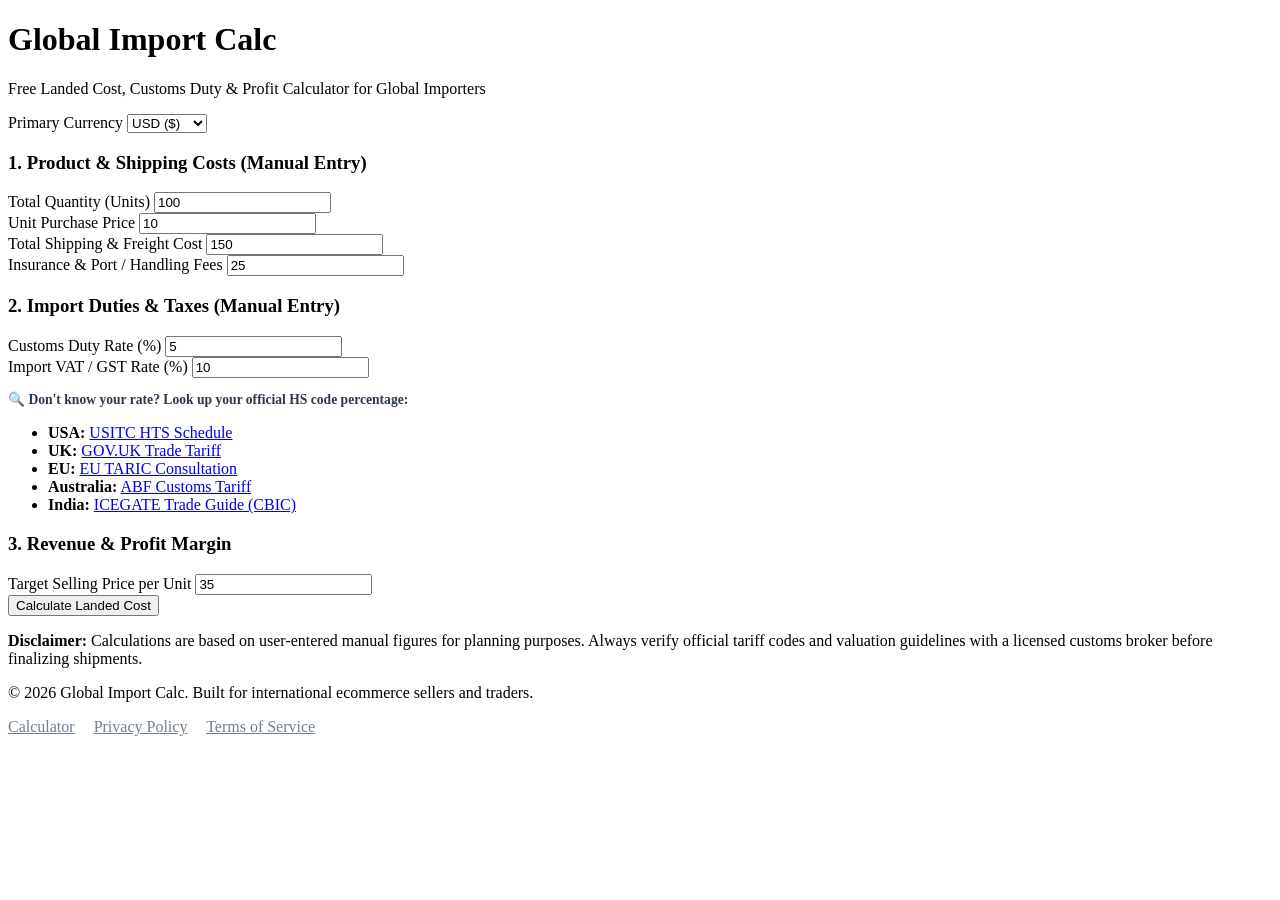
==== index.html @ 8cbff81c "Create index.html" ====
<!DOCTYPE html>
<html lang="en">
<head>
  <meta charset="UTF-8">
  <meta name="viewport" content="width=device-width, initial-scale=1.0">
  <title>Global Import Calc | Free Landed Cost, Duty & Profit Calculator</title>
  <meta name="description" content="Calculate total landed cost, customs duties, import VAT/GST, freight fees, and profit margins globally. Free tool for ecommerce sellers and importers.">
  <link rel="stylesheet" href="styles.css">
  <script src="https://identity.netlify.com/v1/netlify-identity-widget.js"></script>
</head>
<body>
  <header>
    <div class="container">
      <h1>Global Import Calc</h1>
      <p>Free Landed Cost, Customs Duty & Profit Calculator for Global Importers</p>
    </div>
  </header>

  <main class="container">
    <div class="calculator-card">
      <form id="calc-form">
        <div class="form-group">
          <label for="currency">Primary Currency</label>
          <select id="currency">
            <option value="$">USD ($)</option>
            <option value="€">EUR (€)</option>
            <option value="£">GBP (£)</option>
            <option value="₹">INR (₹)</option>
            <option value="A$">AUD (A$)</option>
            <option value="C$">CAD (C$)</option>
            <option value="¥">JPY (¥)</option>
          </select>
        </div>

        <h3>1. Product & Shipping Costs (Manual Entry)</h3>
        <div class="grid">
          <div class="form-group">
            <label for="units">Total Quantity (Units)</label>
            <input type="number" id="units" value="100" min="1" required>
          </div>
          <div class="form-group">
            <label for="unitCost">Unit Purchase Price</label>
            <input type="number" id="unitCost" value="10" step="0.01" min="0" required>
          </div>
          <div class="form-group">
            <label for="shippingCost">Total Shipping & Freight Cost</label>
            <input type="number" id="shippingCost" value="150" step="0.01" min="0">
          </div>
          <div class="form-group">
            <label for="insuranceCost">Insurance & Port / Handling Fees</label>
            <input type="number" id="insuranceCost" value="25" step="0.01" min="0">
          </div>
        </div>

        <h3>2. Import Duties & Taxes (Manual Entry)</h3>
        <div class="grid">
          <div class="form-group">
            <label for="dutyRate">Customs Duty Rate (%)</label>
            <input type="number" id="dutyRate" value="5" step="0.1" min="0">
          </div>
          <div class="form-group">
            <label for="vatRate">Import VAT / GST Rate (%)</label>
            <input type="number" id="vatRate" value="10" step="0.1" min="0">
          </div>
        </div>

        <div class="government-links">
          <p style="font-weight: 600; font-size: 0.85rem; color: #2d3748; margin-bottom: 5px;">
            🔍 Don't know your rate? Look up your official HS code percentage:
          </p>
          <ul>
            <li><b>USA:</b> <a href="https://hts.usitc.gov/" target="_blank" rel="noopener">USITC HTS Schedule</a></li>
            <li><b>UK:</b> <a href="https://www.gov.uk/trade-tariff" target="_blank" rel="noopener">GOV.UK Trade Tariff</a></li>
            <li><b>EU:</b> <a href="https://ec.europa.eu/taxation_customs/dds2/taric/taric_consultation.jsf" target="_blank" rel="noopener">EU TARIC Consultation</a></li>
            <li><b>Australia:</b> <a href="https://www.abf.gov.au/importing-exporting-and-stripport/ics" target="_blank" rel="noopener">ABF Customs Tariff</a></li>
            <li><b>India:</b> <a href="https://www.icegate.gov.in/Webappl/Trade-Guide-on-Imports" target="_blank" rel="noopener">ICEGATE Trade Guide (CBIC)</a></li>
          </ul>
        </div>

        <h3>3. Revenue & Profit Margin</h3>
        <div class="grid">
          <div class="form-group">
            <label for="sellingPrice">Target Selling Price per Unit</label>
            <input type="number" id="sellingPrice" value="35" step="0.01" min="0">
          </div>
        </div>

        <button type="button" onclick="calculateLandedCost()">Calculate Landed Cost</button>
      </form>

      <div id="results" class="results-box" style="display:none;">
        <h2>Calculation Summary</h2>
        <div class="results-grid">
          <div class="result-item">
            <span>Total Product Cost:</span>
            <strong id="res-productCost">0.00</strong>
          </div>
          <div class="result-item">
            <span>Customs Duty Amount:</span>
            <strong id="res-duty">0.00</strong>
          </div>
          <div class="result-item">
            <span>Import VAT / GST:</span>
            <strong id="res-vat">0.00</strong>
          </div>
          <div class="result-item highlight">
            <span>Total Landed Cost:</span>
            <strong id="res-landedTotal">0.00</strong>
          </div>
          <div class="result-item highlight">
            <span>Landed Cost per Unit:</span>
            <strong id="res-unitLanded">0.00</strong>
          </div>
          <div class="result-item profit">
            <span>Estimated Total Profit:</span>
            <strong id="res-profit">0.00</strong>
          </div>
          <div class="result-item profit">
            <span>Profit Margin:</span>
            <strong id="res-margin">0.00%</strong>
          </div>
        </div>

        <div id="affiliate-box" class="affiliate-card" style="margin-top: 20px;"></div>
      </div>

      <p class="disclaimer">
        <b>Disclaimer:</b> Calculations are based on user-entered manual figures for planning purposes. Always verify official tariff codes and valuation guidelines with a licensed customs broker before finalizing shipments.
      </p>
    </div>
  </main>

  <footer>
    <div class="container">
      <p>&copy; 2026 Global Import Calc. Built for international ecommerce sellers and traders.</p>
      <p style="margin-top: 8px;">
        <a href="index.html" style="color: #718096; margin-right: 15px;">Calculator</a>
        <a href="privacy.html" style="color: #718096; margin-right: 15px;">Privacy Policy</a>
        <a href="terms.html" style="color: #718096;">Terms of Service</a>
      </p>
    </div>
  </footer>

  <script src="app.js"></script>
</body>
  </html>
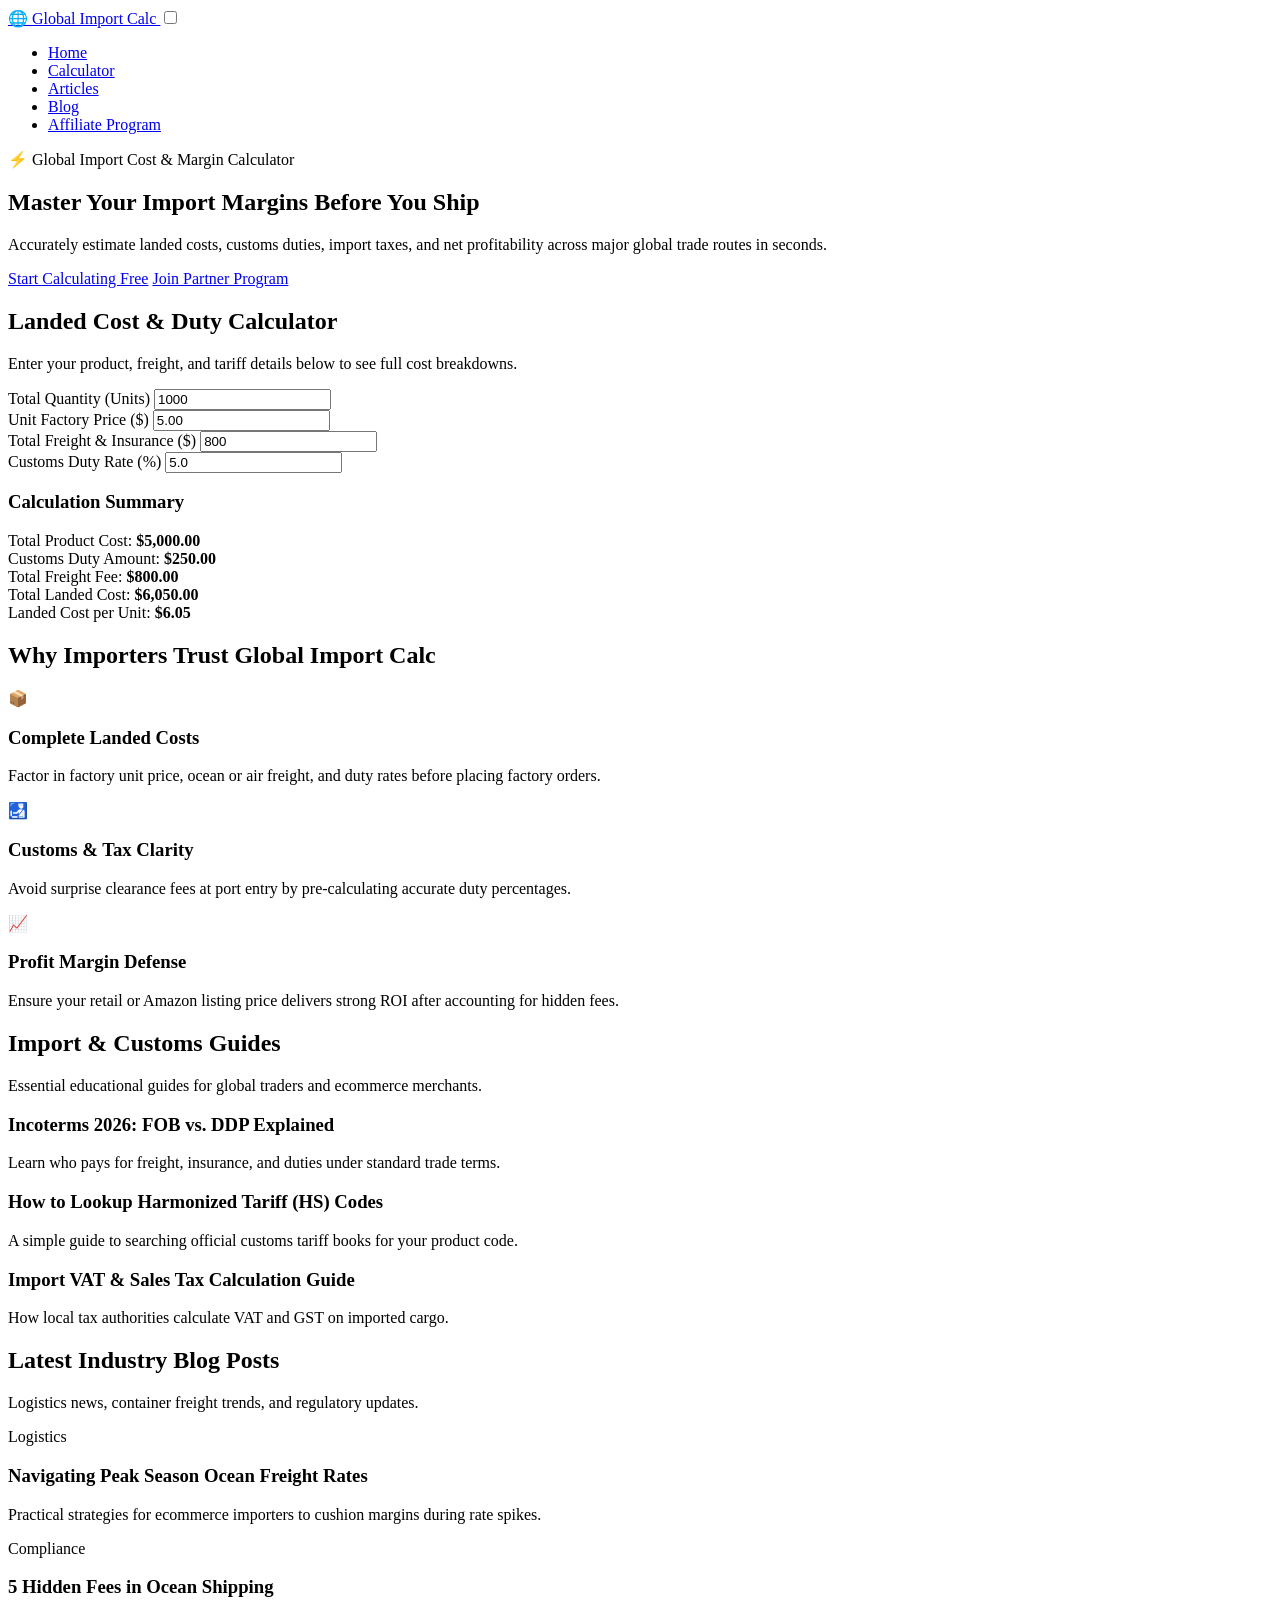
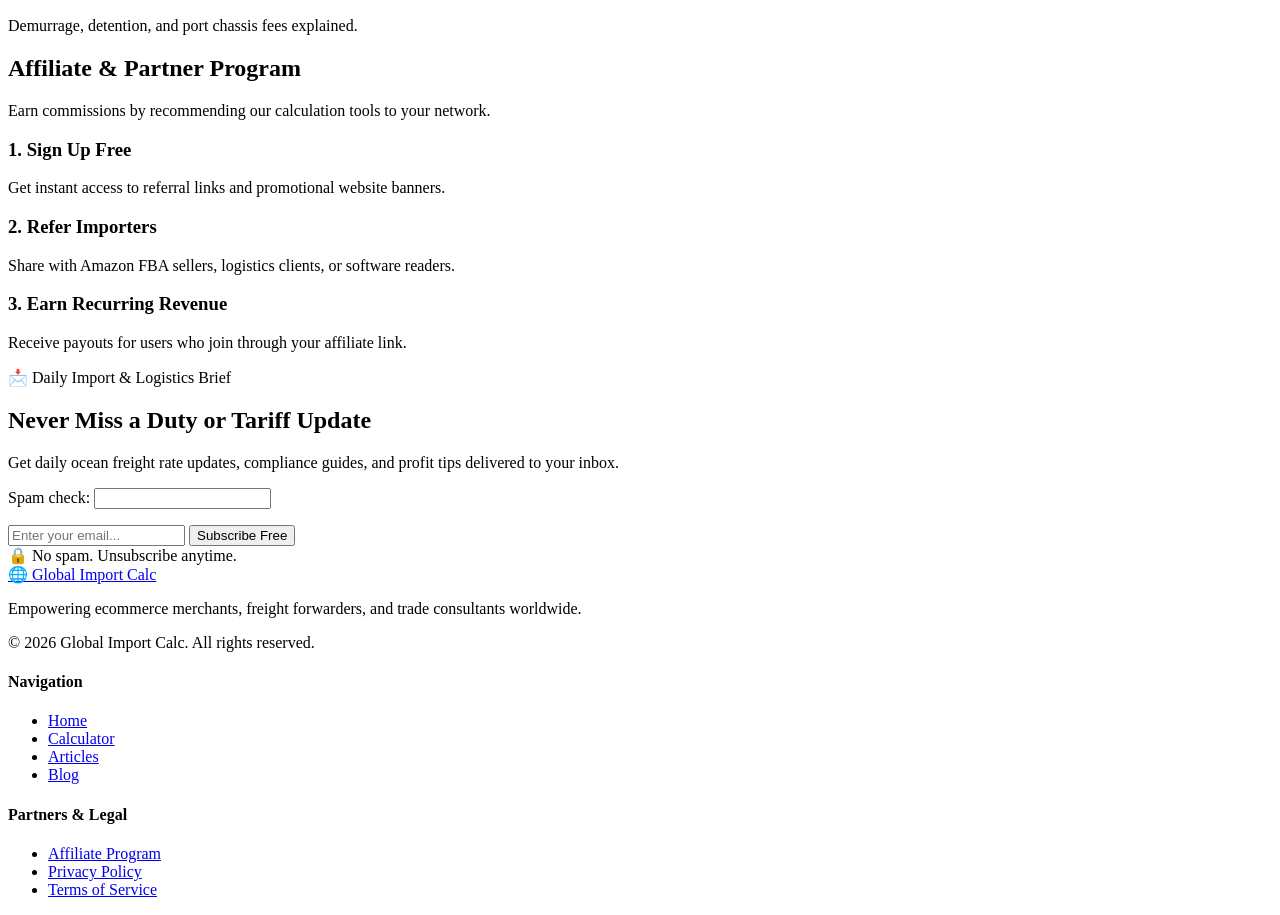
==== commit a9e5584a: "Update index.html" ====
--- a/index.html
+++ b/index.html
@@ -3,145 +3,290 @@
 <head>
   <meta charset="UTF-8">
   <meta name="viewport" content="width=device-width, initial-scale=1.0">
-  <title>Global Import Calc | Free Landed Cost, Duty & Profit Calculator</title>
-  <meta name="description" content="Calculate total landed cost, customs duties, import VAT/GST, freight fees, and profit margins globally. Free tool for ecommerce sellers and importers.">
-  <link rel="stylesheet" href="styles.css">
+  <title>Global Import Calc | Free Landed Cost & Customs Duty Calculator</title>
+  <meta name="description" content="Calculate international landed costs, customs duties, import VAT/GST, and net profit margins instantly.">
+  <link rel="stylesheet" href="style.css">
+  <link rel="alternate" type="application/rss+xml" title="Global Import Calc Blog RSS Feed" href="/feed.xml" />
+  <!-- Netlify Identity Widget for Blog Portal Login -->
   <script src="https://identity.netlify.com/v1/netlify-identity-widget.js"></script>
 </head>
 <body>
-  <header>
-    <div class="container">
-      <h1>Global Import Calc</h1>
-      <p>Free Landed Cost, Customs Duty & Profit Calculator for Global Importers</p>
+
+  <!-- 1. Top Navigation Bar -->
+  <header class="site-header">
+    <div class="nav-container">
+      <a href="/" class="brand-logo">
+        <span class="logo-icon">🌐</span> Global Import Calc
+      </a>
+
+      <input type="checkbox" id="nav-toggle" class="nav-toggle">
+      <label for="nav-toggle" class="nav-toggle-label" aria-label="Toggle navigation">
+        <span></span><span></span><span></span>
+      </label>
+
+      <nav class="main-nav">
+        <ul class="nav-list">
+          <li><a href="/" class="nav-link active">Home</a></li>
+          <li><a href="#calculator" class="nav-link">Calculator</a></li>
+          <li><a href="#articles" class="nav-link">Articles</a></li>
+          <li><a href="#blog" class="nav-link">Blog</a></li>
+          <li><a href="#affiliate" class="nav-link highlight-btn">Affiliate Program</a></li>
+        </ul>
+      </nav>
     </div>
   </header>
 
-  <main class="container">
-    <div class="calculator-card">
-      <form id="calc-form">
-        <div class="form-group">
-          <label for="currency">Primary Currency</label>
-          <select id="currency">
-            <option value="$">USD ($)</option>
-            <option value="€">EUR (€)</option>
-            <option value="£">GBP (£)</option>
-            <option value="₹">INR (₹)</option>
-            <option value="A$">AUD (A$)</option>
-            <option value="C$">CAD (C$)</option>
-            <option value="¥">JPY (¥)</option>
-          </select>
-        </div>
-
-        <h3>1. Product & Shipping Costs (Manual Entry)</h3>
-        <div class="grid">
-          <div class="form-group">
-            <label for="units">Total Quantity (Units)</label>
-            <input type="number" id="units" value="100" min="1" required>
+  <!-- 2. Hero Banner Section -->
+  <section class="hero-section">
+    <div class="container">
+      <div class="hero-badge">⚡ Global Import Cost & Margin Calculator</div>
+      <h1>Master Your Import Margins Before You Ship</h1>
+      <p class="hero-subheading">
+        Accurately estimate landed costs, customs duties, import taxes, and net profitability across major global trade routes in seconds.
+      </p>
+      <div class="hero-cta-group">
+        <a href="#calculator" class="btn btn-primary">Start Calculating Free</a>
+        <a href="#affiliate" class="btn btn-secondary">Join Partner Program</a>
+      </div>
+    </div>
+  </section>
+
+  <!-- 3. Interactive Calculator Section -->
+  <main id="calculator" class="calculator-section">
+    <div class="container">
+      <div class="section-title">
+        <h2>Landed Cost & Duty Calculator</h2>
+        <p>Enter your product, freight, and tariff details below to see full cost breakdowns.</p>
+      </div>
+
+      <div class="calc-card">
+        <div class="calc-grid">
+          <div class="calc-inputs">
+            <div class="form-group">
+              <label for="units">Total Quantity (Units)</label>
+              <input type="number" id="units" value="1000" oninput="calculateLandedCost()">
+            </div>
+            <div class="form-group">
+              <label for="unit-cost">Unit Factory Price ($)</label>
+              <input type="number" id="unit-cost" value="5.00" step="0.01" oninput="calculateLandedCost()">
+            </div>
+            <div class="form-group">
+              <label for="freight">Total Freight & Insurance ($)</label>
+              <input type="number" id="freight" value="800" oninput="calculateLandedCost()">
+            </div>
+            <div class="form-group">
+              <label for="duty-rate">Customs Duty Rate (%)</label>
+              <input type="number" id="duty-rate" value="5.0" step="0.1" oninput="calculateLandedCost()">
+            </div>
           </div>
-          <div class="form-group">
-            <label for="unitCost">Unit Purchase Price</label>
-            <input type="number" id="unitCost" value="10" step="0.01" min="0" required>
+
+          <div class="summary-box">
+            <h3>Calculation Summary</h3>
+            <div class="summary-row">
+              <span>Total Product Cost:</span>
+              <strong id="out-product">$5,000.00</strong>
+            </div>
+            <div class="summary-row">
+              <span>Customs Duty Amount:</span>
+              <strong id="out-duty">$250.00</strong>
+            </div>
+            <div class="summary-row">
+              <span>Total Freight Fee:</span>
+              <strong id="out-freight">$800.00</strong>
+            </div>
+            <div class="summary-row total">
+              <span>Total Landed Cost:</span>
+              <strong id="out-landed">$6,050.00</strong>
+            </div>
+            <div class="summary-row total">
+              <span>Landed Cost per Unit:</span>
+              <strong id="out-unit-landed">$6.05</strong>
+            </div>
           </div>
-          <div class="form-group">
-            <label for="shippingCost">Total Shipping & Freight Cost</label>
-            <input type="number" id="shippingCost" value="150" step="0.01" min="0">
+        </div>
+      </div>
+    </div>
+  </main>
+
+  <!-- 4. Feature Trust Cards -->
+  <section class="features-section">
+    <div class="container">
+      <div class="section-title">
+        <h2>Why Importers Trust Global Import Calc</h2>
+      </div>
+      <div class="features-grid">
+        <div class="feature-card">
+          <div class="feature-icon">📦</div>
+          <h3>Complete Landed Costs</h3>
+          <p>Factor in factory unit price, ocean or air freight, and duty rates before placing factory orders.</p>
+        </div>
+        <div class="feature-card">
+          <div class="feature-icon">🛃</div>
+          <h3>Customs & Tax Clarity</h3>
+          <p>Avoid surprise clearance fees at port entry by pre-calculating accurate duty percentages.</p>
+        </div>
+        <div class="feature-card">
+          <div class="feature-icon">📈</div>
+          <h3>Profit Margin Defense</h3>
+          <p>Ensure your retail or Amazon listing price delivers strong ROI after accounting for hidden fees.</p>
+        </div>
+      </div>
+    </div>
+  </section>
+
+  <!-- 5. Educational Articles Section -->
+  <section id="articles" class="section-block">
+    <div class="container">
+      <div class="section-title">
+        <h2>Import & Customs Guides</h2>
+        <p>Essential educational guides for global traders and ecommerce merchants.</p>
+      </div>
+      <div class="features-grid">
+        <div class="feature-card">
+          <h3>Incoterms 2026: FOB vs. DDP Explained</h3>
+          <p>Learn who pays for freight, insurance, and duties under standard trade terms.</p>
+        </div>
+        <div class="feature-card">
+          <h3>How to Lookup Harmonized Tariff (HS) Codes</h3>
+          <p>A simple guide to searching official customs tariff books for your product code.</p>
+        </div>
+        <div class="feature-card">
+          <h3>Import VAT & Sales Tax Calculation Guide</h3>
+          <p>How local tax authorities calculate VAT and GST on imported cargo.</p>
+        </div>
+      </div>
+    </div>
+  </section>
+
+  <!-- 6. Blog Section -->
+  <section id="blog" class="section-block" style="background: var(--bg-light);">
+    <div class="container">
+      <div class="section-title">
+        <h2>Latest Industry Blog Posts</h2>
+        <p>Logistics news, container freight trends, and regulatory updates.</p>
+      </div>
+      <div class="features-grid">
+        <div class="feature-card">
+          <span class="blog-category">Logistics</span>
+          <h3>Navigating Peak Season Ocean Freight Rates</h3>
+          <p>Practical strategies for ecommerce importers to cushion margins during rate spikes.</p>
+        </div>
+        <div class="feature-card">
+          <span class="blog-category">Compliance</span>
+          <h3>5 Hidden Fees in Ocean Shipping</h3>
+          <p>Demurrage, detention, and port chassis fees explained.</p>
+        </div>
+      </div>
+    </div>
+  </section>
+
+  <!-- 7. Affiliate Program Section -->
+  <section id="affiliate" class="section-block">
+    <div class="container">
+      <div class="section-title">
+        <h2>Affiliate & Partner Program</h2>
+        <p>Earn commissions by recommending our calculation tools to your network.</p>
+      </div>
+      <div class="features-grid">
+        <div class="feature-card">
+          <h3>1. Sign Up Free</h3>
+          <p>Get instant access to referral links and promotional website banners.</p>
+        </div>
+        <div class="feature-card">
+          <h3>2. Refer Importers</h3>
+          <p>Share with Amazon FBA sellers, logistics clients, or software readers.</p>
+        </div>
+        <div class="feature-card">
+          <h3>3. Earn Recurring Revenue</h3>
+          <p>Receive payouts for users who join through your affiliate link.</p>
+        </div>
+      </div>
+    </div>
+  </section>
+
+  <!-- 8. Newsletter Signup Section (Netlify Form Enabled) -->
+  <section class="newsletter-section">
+    <div class="container">
+      <div class="newsletter-card">
+        <div class="newsletter-content">
+          <span class="newsletter-badge">📩 Daily Import & Logistics Brief</span>
+          <h2>Never Miss a Duty or Tariff Update</h2>
+          <p>Get daily ocean freight rate updates, compliance guides, and profit tips delivered to your inbox.</p>
+        </div>
+
+        <form class="newsletter-form" name="newsletter" method="POST" data-netlify="true" netlify-honeypot="bot-field">
+          <input type="hidden" name="form-name" value="newsletter" />
+          <p class="hidden-field"><label>Spam check: <input name="bot-field" /></label></p>
+
+          <div class="input-group">
+            <input type="email" name="email" placeholder="Enter your email..." required>
+            <button type="submit" class="btn-subscribe">Subscribe Free</button>
           </div>
-          <div class="form-group">
-            <label for="insuranceCost">Insurance & Port / Handling Fees</label>
-            <input type="number" id="insuranceCost" value="25" step="0.01" min="0">
-          </div>
-        </div>
-
-        <h3>2. Import Duties & Taxes (Manual Entry)</h3>
-        <div class="grid">
-          <div class="form-group">
-            <label for="dutyRate">Customs Duty Rate (%)</label>
-            <input type="number" id="dutyRate" value="5" step="0.1" min="0">
-          </div>
-          <div class="form-group">
-            <label for="vatRate">Import VAT / GST Rate (%)</label>
-            <input type="number" id="vatRate" value="10" step="0.1" min="0">
-          </div>
-        </div>
-
-        <div class="government-links">
-          <p style="font-weight: 600; font-size: 0.85rem; color: #2d3748; margin-bottom: 5px;">
-            🔍 Don't know your rate? Look up your official HS code percentage:
-          </p>
-          <ul>
-            <li><b>USA:</b> <a href="https://hts.usitc.gov/" target="_blank" rel="noopener">USITC HTS Schedule</a></li>
-            <li><b>UK:</b> <a href="https://www.gov.uk/trade-tariff" target="_blank" rel="noopener">GOV.UK Trade Tariff</a></li>
-            <li><b>EU:</b> <a href="https://ec.europa.eu/taxation_customs/dds2/taric/taric_consultation.jsf" target="_blank" rel="noopener">EU TARIC Consultation</a></li>
-            <li><b>Australia:</b> <a href="https://www.abf.gov.au/importing-exporting-and-stripport/ics" target="_blank" rel="noopener">ABF Customs Tariff</a></li>
-            <li><b>India:</b> <a href="https://www.icegate.gov.in/Webappl/Trade-Guide-on-Imports" target="_blank" rel="noopener">ICEGATE Trade Guide (CBIC)</a></li>
-          </ul>
-        </div>
-
-        <h3>3. Revenue & Profit Margin</h3>
-        <div class="grid">
-          <div class="form-group">
-            <label for="sellingPrice">Target Selling Price per Unit</label>
-            <input type="number" id="sellingPrice" value="35" step="0.01" min="0">
-          </div>
-        </div>
-
-        <button type="button" onclick="calculateLandedCost()">Calculate Landed Cost</button>
-      </form>
-
-      <div id="results" class="results-box" style="display:none;">
-        <h2>Calculation Summary</h2>
-        <div class="results-grid">
-          <div class="result-item">
-            <span>Total Product Cost:</span>
-            <strong id="res-productCost">0.00</strong>
-          </div>
-          <div class="result-item">
-            <span>Customs Duty Amount:</span>
-            <strong id="res-duty">0.00</strong>
-          </div>
-          <div class="result-item">
-            <span>Import VAT / GST:</span>
-            <strong id="res-vat">0.00</strong>
-          </div>
-          <div class="result-item highlight">
-            <span>Total Landed Cost:</span>
-            <strong id="res-landedTotal">0.00</strong>
-          </div>
-          <div class="result-item highlight">
-            <span>Landed Cost per Unit:</span>
-            <strong id="res-unitLanded">0.00</strong>
-          </div>
-          <div class="result-item profit">
-            <span>Estimated Total Profit:</span>
-            <strong id="res-profit">0.00</strong>
-          </div>
-          <div class="result-item profit">
-            <span>Profit Margin:</span>
-            <strong id="res-margin">0.00%</strong>
-          </div>
-        </div>
-
-        <div id="affiliate-box" class="affiliate-card" style="margin-top: 20px;"></div>
-      </div>
-
-      <p class="disclaimer">
-        <b>Disclaimer:</b> Calculations are based on user-entered manual figures for planning purposes. Always verify official tariff codes and valuation guidelines with a licensed customs broker before finalizing shipments.
-      </p>
-    </div>
-  </main>
-
-  <footer>
-    <div class="container">
-      <p>&copy; 2026 Global Import Calc. Built for international ecommerce sellers and traders.</p>
-      <p style="margin-top: 8px;">
-        <a href="index.html" style="color: #718096; margin-right: 15px;">Calculator</a>
-        <a href="privacy.html" style="color: #718096; margin-right: 15px;">Privacy Policy</a>
-        <a href="terms.html" style="color: #718096;">Terms of Service</a>
-      </p>
+          <span class="privacy-note">🔒 No spam. Unsubscribe anytime.</span>
+        </form>
+      </div>
+    </div>
+  </section>
+
+  <!-- 9. Footer -->
+  <footer class="site-footer">
+    <div class="container footer-container">
+      <div>
+        <a href="/" class="footer-logo">🌐 Global Import Calc</a>
+        <p>Empowering ecommerce merchants, freight forwarders, and trade consultants worldwide.</p>
+        <p class="copyright">© 2026 Global Import Calc. All rights reserved.</p>
+      </div>
+      <div class="footer-col">
+        <h4>Navigation</h4>
+        <ul>
+          <li><a href="/">Home</a></li>
+          <li><a href="#calculator">Calculator</a></li>
+          <li><a href="#articles">Articles</a></li>
+          <li><a href="#blog">Blog</a></li>
+        </ul>
+      </div>
+      <div class="footer-col">
+        <h4>Partners & Legal</h4>
+        <ul>
+          <li><a href="#affiliate">Affiliate Program</a></li>
+          <li><a href="/privacy">Privacy Policy</a></li>
+          <li><a href="/terms">Terms of Service</a></li>
+        </ul>
+      </div>
     </div>
   </footer>
 
-  <script src="app.js"></script>
+  <!-- Live Calculator Logic -->
+  <script>
+    function calculateLandedCost() {
+      const units = parseFloat(document.getElementById('units').value) || 0;
+      const unitCost = parseFloat(document.getElementById('unit-cost').value) || 0;
+      const freight = parseFloat(document.getElementById('freight').value) || 0;
+      const dutyRate = parseFloat(document.getElementById('duty-rate').value) || 0;
+
+      const totalProductCost = units * unitCost;
+      const totalDuty = totalProductCost * (dutyRate / 100);
+      const totalLandedCost = totalProductCost + totalDuty + freight;
+      const landedPerUnit = units > 0 ? (totalLandedCost / units) : 0;
+
+      document.getElementById('out-product').textContent = '$' + totalProductCost.toLocaleString('en-US', {minimumFractionDigits: 2, maximumFractionDigits: 2});
+      document.getElementById('out-duty').textContent = '$' + totalDuty.toLocaleString('en-US', {minimumFractionDigits: 2, maximumFractionDigits: 2});
+      document.getElementById('out-freight').textContent = '$' + freight.toLocaleString('en-US', {minimumFractionDigits: 2, maximumFractionDigits: 2});
+      document.getElementById('out-landed').textContent = '$' + totalLandedCost.toLocaleString('en-US', {minimumFractionDigits: 2, maximumFractionDigits: 2});
+      document.getElementById('out-unit-landed').textContent = '$' + landedPerUnit.toLocaleString('en-US', {minimumFractionDigits: 2, maximumFractionDigits: 2});
+    }
+
+    // Netlify Identity Redirection for Blog Admin
+    if (window.netlifyIdentity) {
+      window.netlifyIdentity.on("init", user => {
+        if (!user) {
+          window.netlifyIdentity.on("login", () => {
+            document.location.href = "/admin/";
+          });
+        }
+      });
+    }
+  </script>
 </body>
   </html>
   
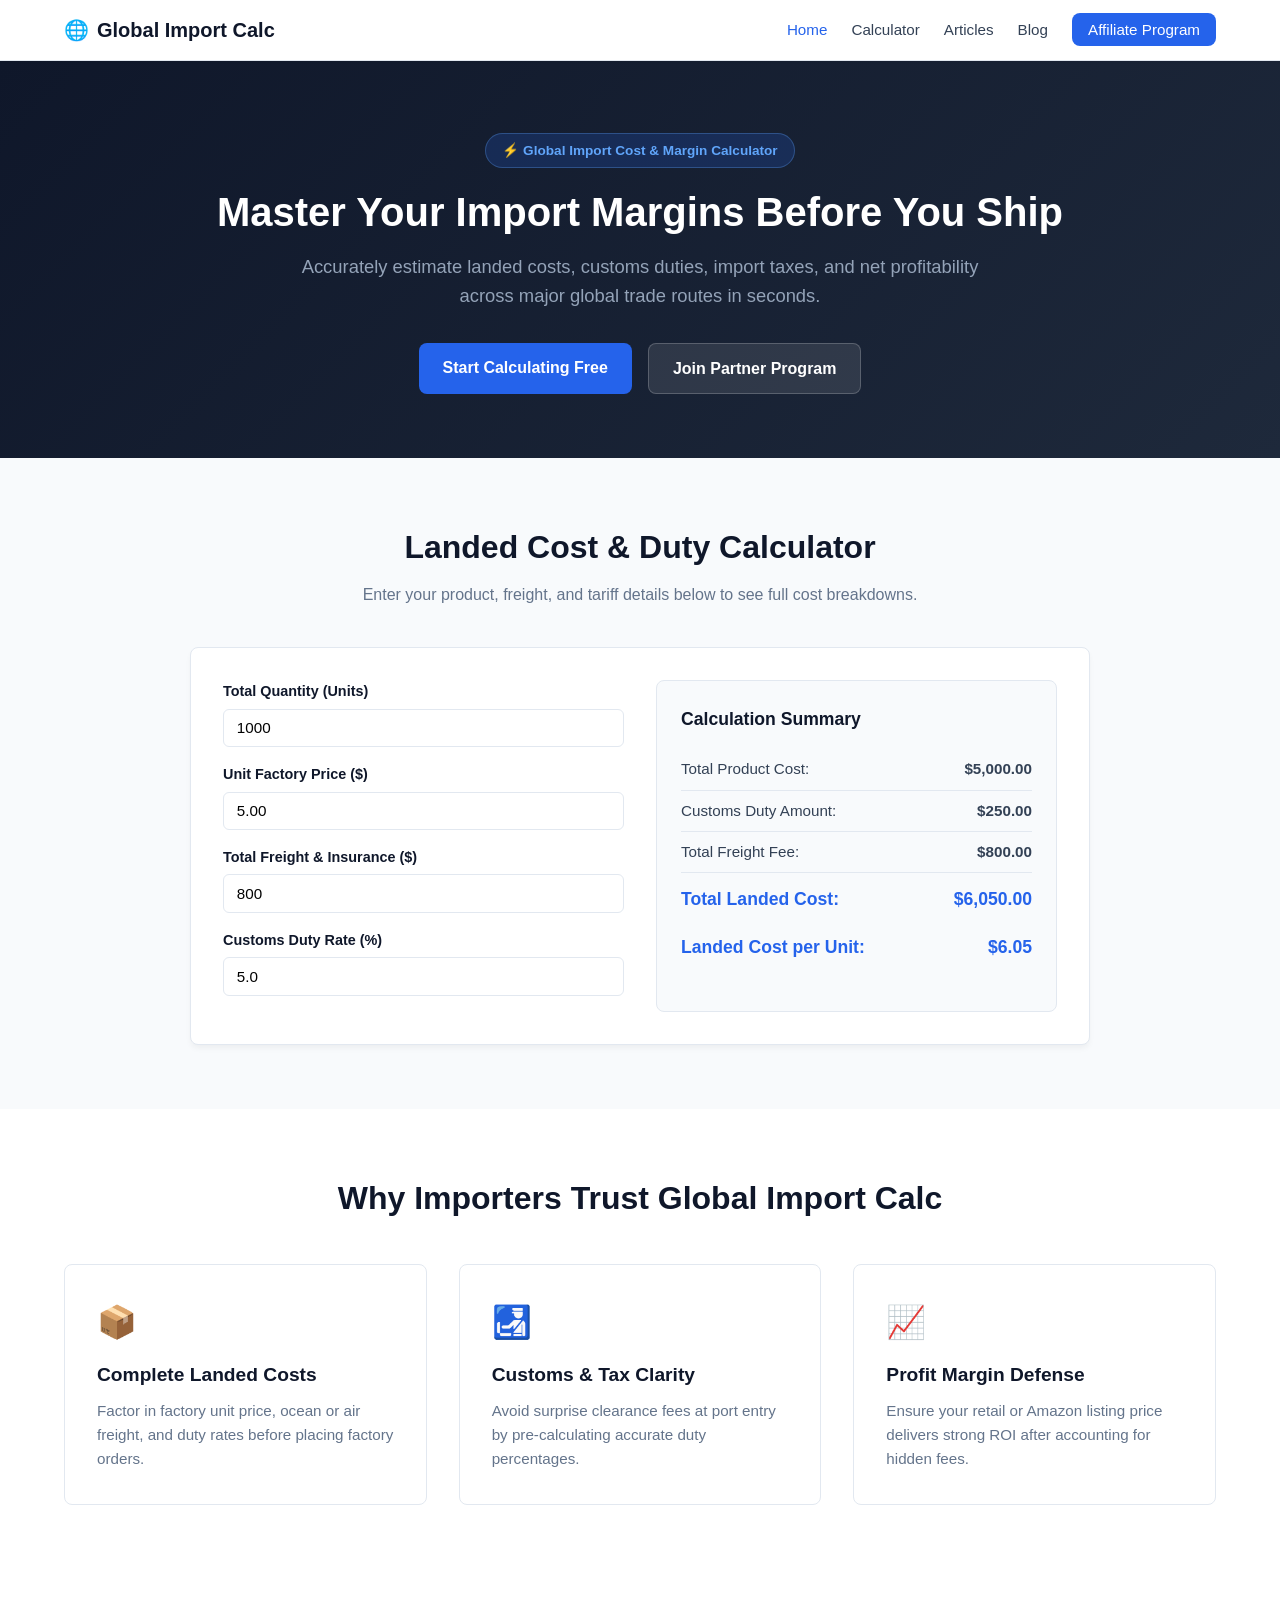
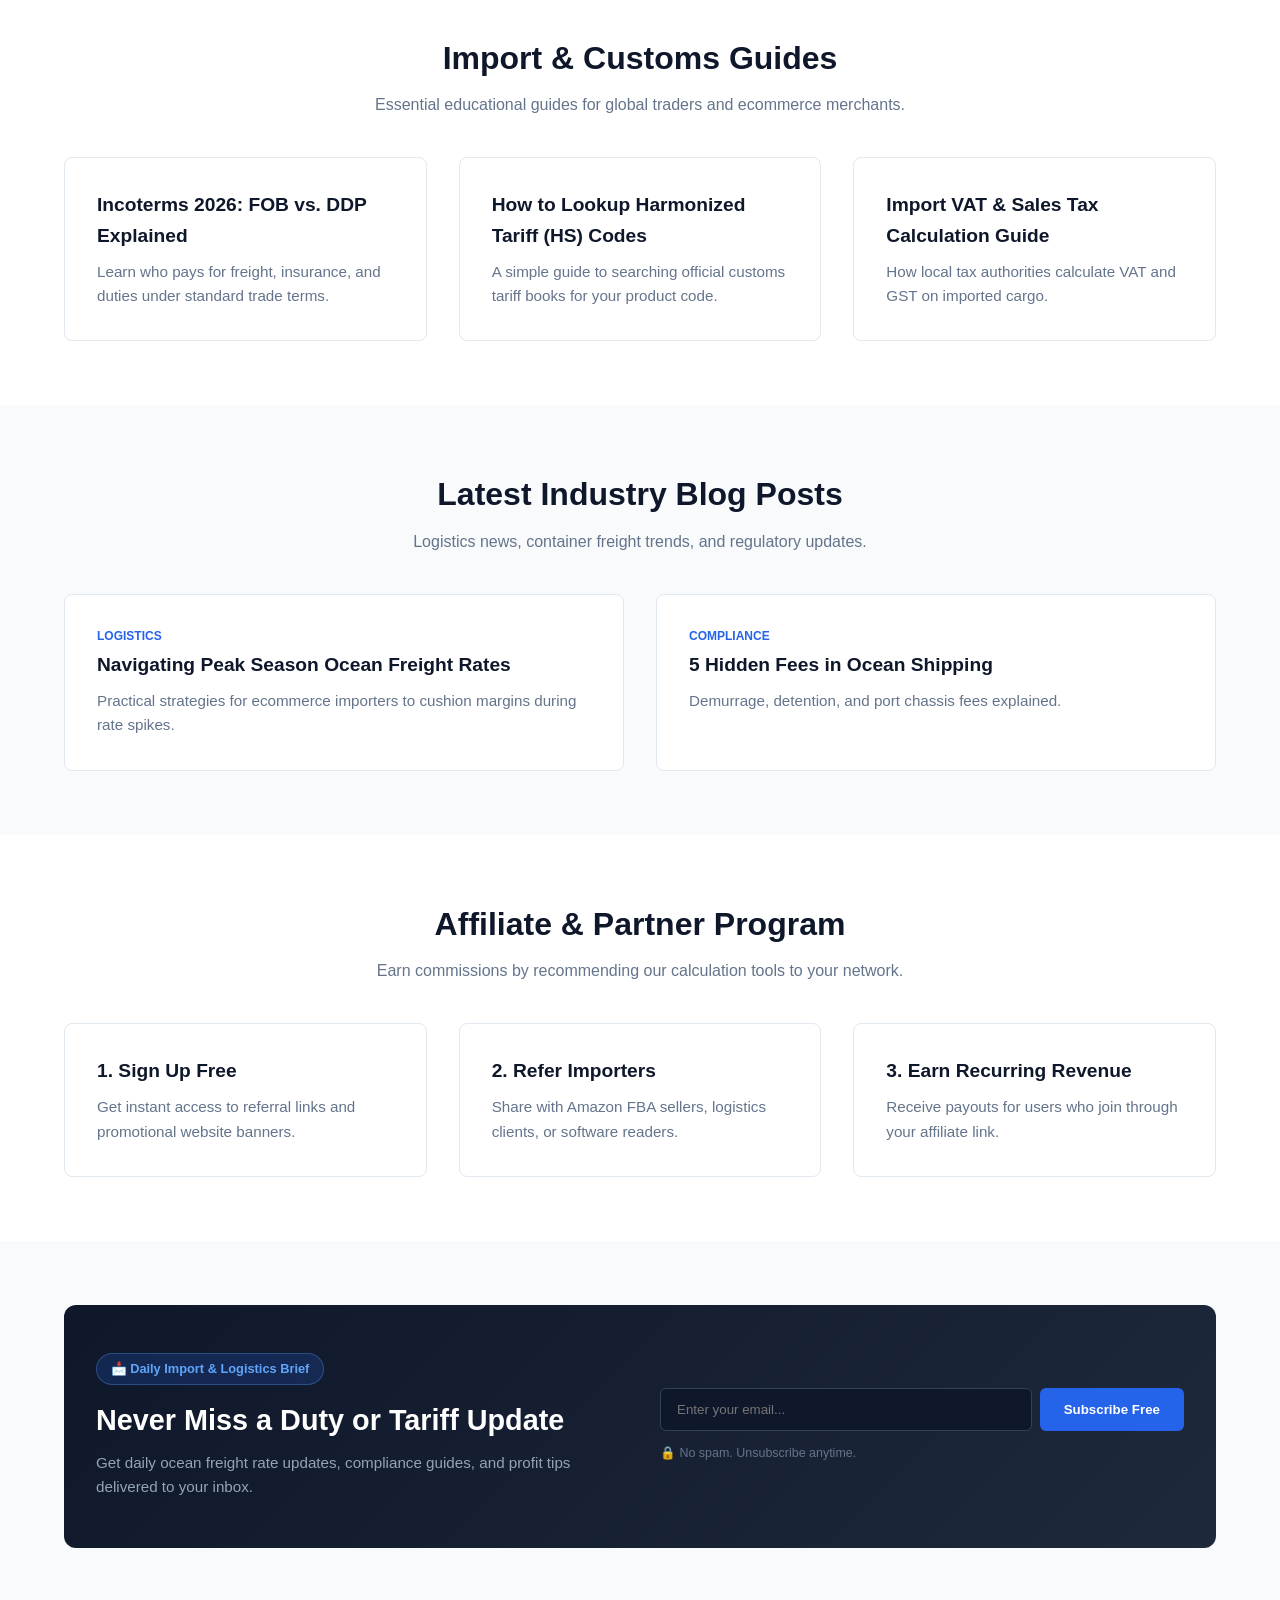
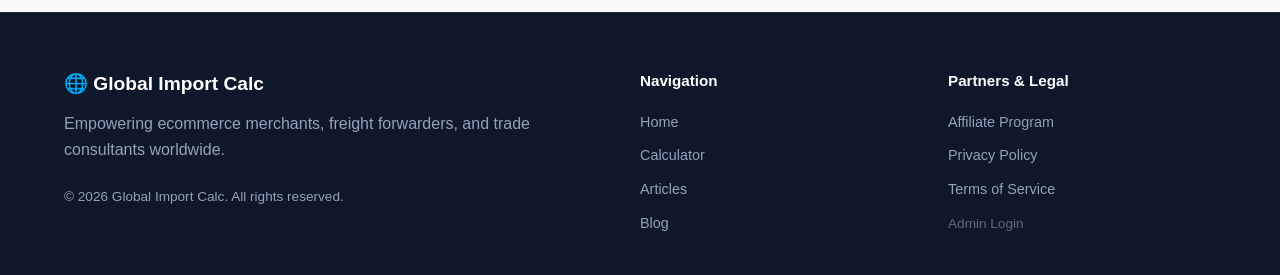
==== commit 5bf457da: "Update index.html" ====
--- a/index.html
+++ b/index.html
@@ -251,6 +251,7 @@
           <li><a href="#affiliate">Affiliate Program</a></li>
           <li><a href="/privacy">Privacy Policy</a></li>
           <li><a href="/terms">Terms of Service</a></li>
+          <li><a href="/admin/" style="opacity: 0.6; font-size: 0.85rem;">Admin Login</a></li>
         </ul>
       </div>
     </div>
@@ -288,5 +289,5 @@
     }
   </script>
 </body>
-  </html>
+                </html>
   
--- a/style.css
+++ b/style.css
@@ -0,0 +1,268 @@
+/* ==========================================================================
+   Global Variables & Reset
+   ========================================================================== */
+:root {
+  --primary-color: #2563eb;
+  --primary-hover: #1d4ed8;
+  --dark-navy: #0f172a;
+  --text-main: #334155;
+  --text-muted: #64748b;
+  --bg-light: #f8fafc;
+  --border-color: #e2e8f0;
+  --radius: 8px;
+}
+
+* { box-sizing: border-box; margin: 0; padding: 0; }
+html { scroll-behavior: smooth; }
+body {
+  font-family: -apple-system, BlinkMacSystemFont, "Segoe UI", Roboto, Helvetica, Arial, sans-serif;
+  color: var(--text-main);
+  background-color: #ffffff;
+  line-height: 1.6;
+}
+
+.container {
+  max-width: 1200px;
+  margin: 0 auto;
+  padding: 0 1.5rem;
+}
+
+/* Header & Nav */
+.site-header {
+  background: #ffffff;
+  border-bottom: 1px solid var(--border-color);
+  position: sticky;
+  top: 0;
+  z-index: 1000;
+  box-shadow: 0 1px 3px rgba(0,0,0,0.05);
+}
+
+.nav-container {
+  display: flex;
+  justify-content: space-between;
+  align-items: center;
+  padding: 0.875rem 1.5rem;
+  max-width: 1200px;
+  margin: 0 auto;
+}
+
+.brand-logo {
+  font-size: 1.25rem;
+  font-weight: 700;
+  color: var(--dark-navy);
+  text-decoration: none;
+  display: flex;
+  align-items: center;
+  gap: 0.5rem;
+}
+
+.nav-list { display: flex; gap: 1.5rem; list-style: none; align-items: center; }
+.nav-link { text-decoration: none; color: var(--text-main); font-weight: 500; font-size: 0.95rem; }
+.nav-link:hover, .nav-link.active { color: var(--primary-color); }
+
+.highlight-btn {
+  background: var(--primary-color);
+  color: #ffffff !important;
+  padding: 0.5rem 1rem;
+  border-radius: var(--radius);
+}
+.highlight-btn:hover { background: var(--primary-hover); }
+
+.nav-toggle, .nav-toggle-label { display: none; }
+
+/* Hero Banner */
+.hero-section {
+  background: linear-gradient(135deg, #0f172a 0%, #1e293b 100%);
+  color: #ffffff;
+  padding: 4.5rem 0 4rem;
+  text-align: center;
+}
+
+.hero-badge {
+  display: inline-block;
+  background: rgba(37, 99, 235, 0.2);
+  color: #60a5fa;
+  border: 1px solid rgba(96, 165, 250, 0.3);
+  padding: 0.35rem 1rem;
+  border-radius: 50px;
+  font-size: 0.85rem;
+  font-weight: 600;
+  margin-bottom: 1.25rem;
+}
+
+.hero-section h1 {
+  font-size: 2.5rem;
+  font-weight: 800;
+  margin-bottom: 1rem;
+  line-height: 1.2;
+}
+
+.hero-subheading {
+  font-size: 1.15rem;
+  color: #94a3b8;
+  max-width: 700px;
+  margin: 0 auto 2rem;
+}
+
+.hero-cta-group { display: flex; gap: 1rem; justify-content: center; }
+
+.btn {
+  display: inline-block;
+  padding: 0.75rem 1.5rem;
+  font-weight: 600;
+  border-radius: var(--radius);
+  text-decoration: none;
+  transition: all 0.2s ease;
+}
+
+.btn-primary { background: var(--primary-color); color: #ffffff; }
+.btn-primary:hover { background: var(--primary-hover); }
+.btn-secondary { background: rgba(255, 255, 255, 0.1); color: #ffffff; border: 1px solid rgba(255,255,255,0.2); }
+.btn-secondary:hover { background: rgba(255, 255, 255, 0.2); }
+
+/* Calculator Section */
+.calculator-section { padding: 4rem 0; background: var(--bg-light); }
+.section-title { text-align: center; margin-bottom: 2.5rem; }
+.section-title h2 { font-size: 2rem; color: var(--dark-navy); margin-bottom: 0.5rem; }
+.section-title p { color: var(--text-muted); }
+
+.calc-card {
+  background: #ffffff;
+  border-radius: var(--radius);
+  border: 1px solid var(--border-color);
+  box-shadow: 0 4px 6px -1px rgba(0,0,0,0.05);
+  padding: 2rem;
+  max-width: 900px;
+  margin: 0 auto;
+}
+
+.calc-grid { display: grid; grid-template-columns: 1fr 1fr; gap: 2rem; }
+.form-group { margin-bottom: 1rem; }
+.form-group label { display: block; font-weight: 600; font-size: 0.9rem; margin-bottom: 0.35rem; color: var(--dark-navy); }
+.form-group input {
+  width: 100%;
+  padding: 0.6rem 0.8rem;
+  border: 1px solid var(--border-color);
+  border-radius: 6px;
+  font-size: 0.95rem;
+}
+
+.summary-box {
+  background: var(--bg-light);
+  border: 1px solid var(--border-color);
+  border-radius: var(--radius);
+  padding: 1.5rem;
+}
+
+.summary-box h3 { margin-bottom: 1rem; color: var(--dark-navy); font-size: 1.1rem; }
+.summary-row { display: flex; justify-content: space-between; padding: 0.5rem 0; border-bottom: 1px solid var(--border-color); font-size: 0.95rem; }
+.summary-row.total { border-bottom: none; font-weight: 700; font-size: 1.1rem; color: var(--primary-color); padding-top: 0.75rem; }
+
+/* Features & Content Grids */
+.section-block, .features-section { padding: 4rem 0; }
+.features-grid {
+  display: grid;
+  grid-template-columns: repeat(auto-fit, minmax(280px, 1fr));
+  gap: 2rem;
+}
+
+.feature-card {
+  background: #ffffff;
+  padding: 2rem;
+  border-radius: var(--radius);
+  border: 1px solid var(--border-color);
+}
+
+.feature-icon { font-size: 2rem; margin-bottom: 0.75rem; }
+.feature-card h3 { font-size: 1.2rem; color: var(--dark-navy); margin-bottom: 0.5rem; }
+.feature-card p { color: var(--text-muted); font-size: 0.95rem; }
+.blog-category { font-size: 0.75rem; font-weight: 700; color: var(--primary-color); text-transform: uppercase; margin-bottom: 0.25rem; display: block; }
+
+/* Newsletter Section */
+.newsletter-section { padding: 4rem 0; background: var(--bg-light); }
+.newsletter-card {
+  background: linear-gradient(135deg, #0f172a 0%, #1e293b 100%);
+  color: #ffffff;
+  border-radius: 12px;
+  padding: 3rem 2rem;
+  display: grid;
+  grid-template-columns: 1fr 1fr;
+  gap: 2.5rem;
+  align-items: center;
+}
+
+.newsletter-badge {
+  display: inline-block;
+  background: rgba(37, 99, 235, 0.2);
+  color: #60a5fa;
+  border: 1px solid rgba(96, 165, 250, 0.3);
+  padding: 0.3rem 0.85rem;
+  border-radius: 50px;
+  font-size: 0.8rem;
+  font-weight: 600;
+  margin-bottom: 0.75rem;
+}
+
+.newsletter-content h2 { font-size: 1.8rem; font-weight: 700; margin-bottom: 0.5rem; }
+.newsletter-content p { color: #94a3b8; font-size: 0.95rem; }
+.newsletter-form .input-group { display: flex; gap: 0.5rem; margin-bottom: 0.5rem; }
+.newsletter-form input[type="email"] {
+  flex: 1;
+  padding: 0.8rem 1rem;
+  border-radius: 6px;
+  border: 1px solid #334155;
+  background: #0f172a;
+  color: #ffffff;
+}
+
+.btn-subscribe {
+  background: var(--primary-color);
+  color: #ffffff;
+  border: none;
+  padding: 0.8rem 1.5rem;
+  font-weight: 600;
+  border-radius: 6px;
+  cursor: pointer;
+}
+
+.btn-subscribe:hover { background: var(--primary-hover); }
+.privacy-note { font-size: 0.78rem; color: #64748b; }
+.hidden-field { display: none; }
+
+/* Footer */
+.site-footer {
+  background: var(--dark-navy);
+  color: #94a3b8;
+  padding: 3.5rem 0 2rem;
+  border-top: 1px solid #1e293b;
+}
+
+.footer-container { display: grid; grid-template-columns: 2fr 1fr 1fr; gap: 2.5rem; }
+.footer-logo { font-size: 1.2rem; font-weight: 700; color: #ffffff; text-decoration: none; margin-bottom: 0.75rem; display: block; }
+.footer-col h4 { color: #ffffff; margin-bottom: 1rem; font-size: 0.95rem; }
+.footer-col ul { list-style: none; }
+.footer-col ul li { margin-bottom: 0.5rem; }
+.footer-col a { color: #94a3b8; text-decoration: none; font-size: 0.9rem; }
+.footer-col a:hover { color: #ffffff; }
+.copyright { margin-top: 1.5rem; font-size: 0.85rem; }
+
+/* Responsive Mobile Layout */
+@media (max-width: 768px) {
+  .calc-grid, .newsletter-card, .footer-container { grid-template-columns: 1fr; }
+  .nav-toggle-label { display: flex; flex-direction: column; gap: 5px; cursor: pointer; }
+  .nav-toggle-label span { width: 22px; height: 2px; background: var(--dark-navy); }
+  .main-nav {
+    position: absolute;
+    top: 100%;
+    left: 0;
+    width: 100%;
+    background: #ffffff;
+    border-bottom: 1px solid var(--border-color);
+    max-height: 0;
+    overflow: hidden;
+    transition: max-height 0.3s ease;
+  }
+  .nav-list { flex-direction: column; align-items: flex-start; padding: 1.5rem; gap: 1rem; }
+  .nav-toggle:checked ~ .main-nav { max-height: 300px; }
+  .newsletter-form .input-group { flex-direction: column; }
+}
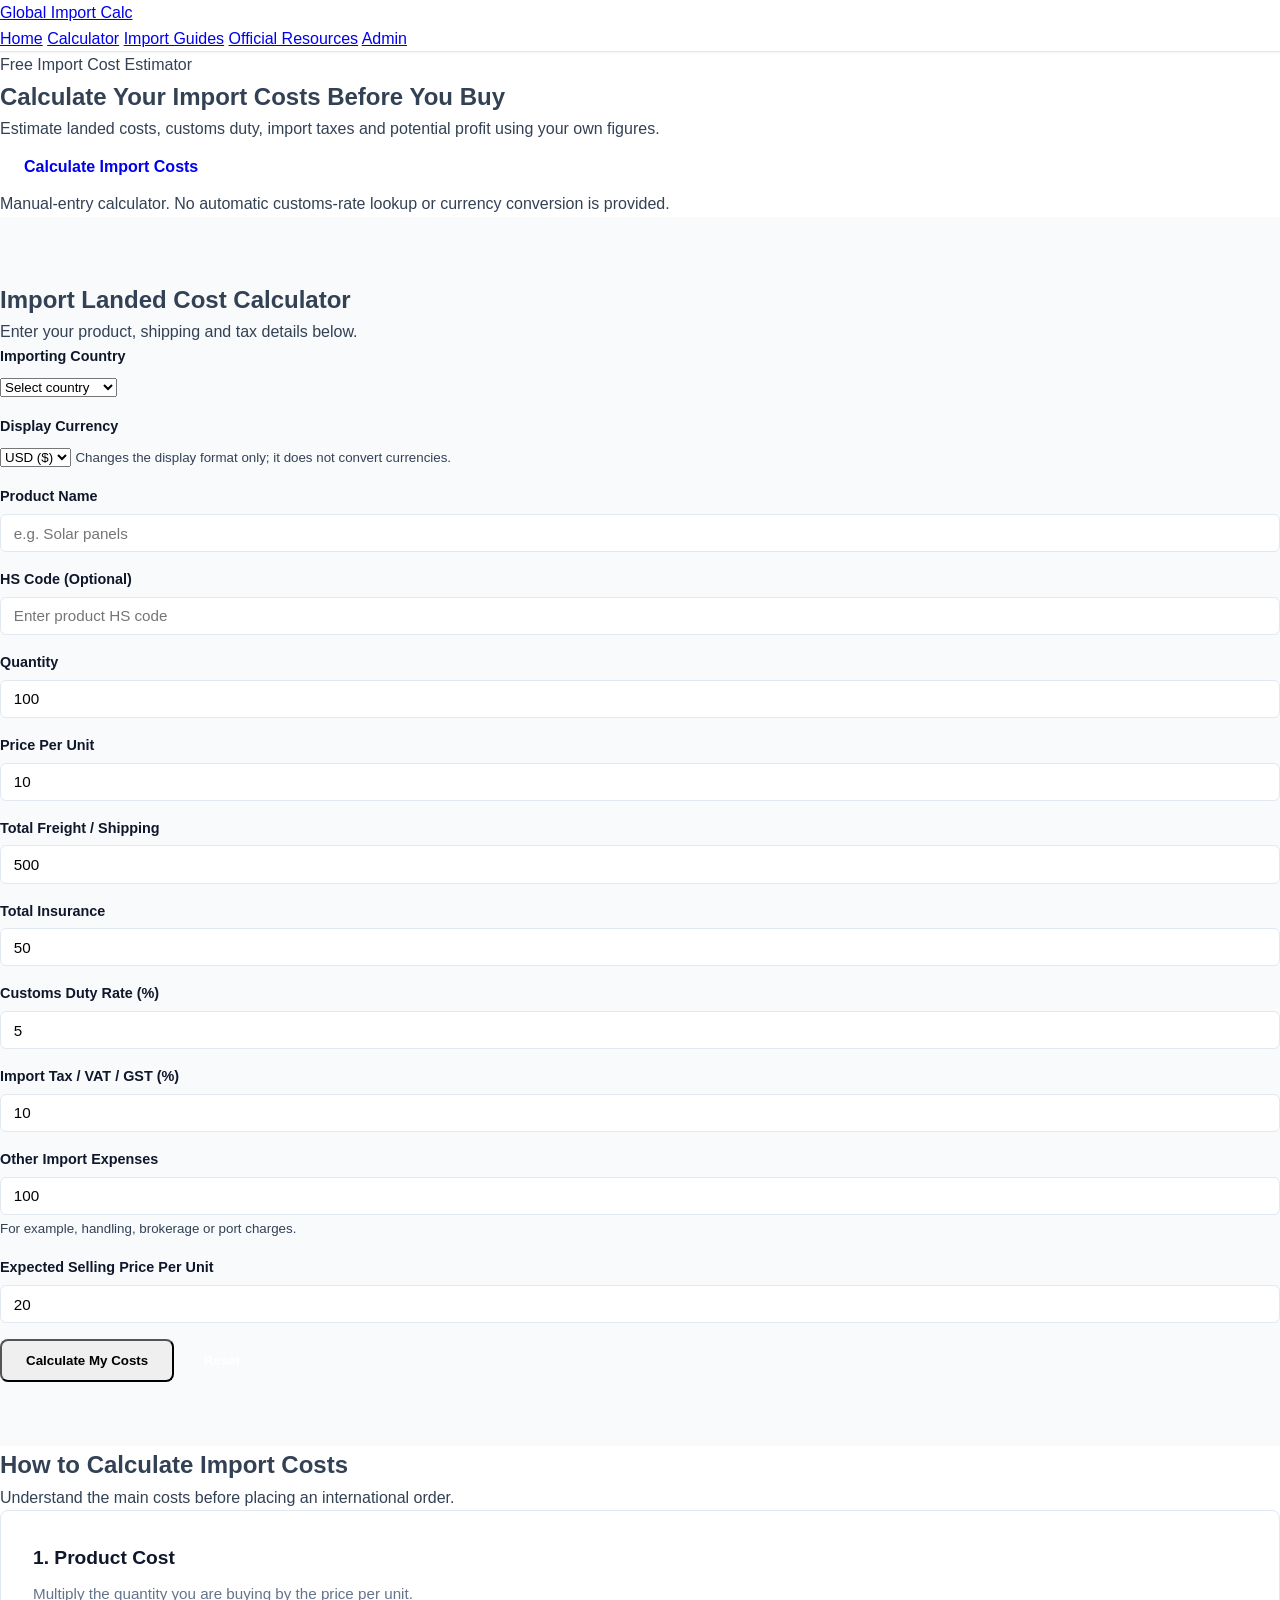
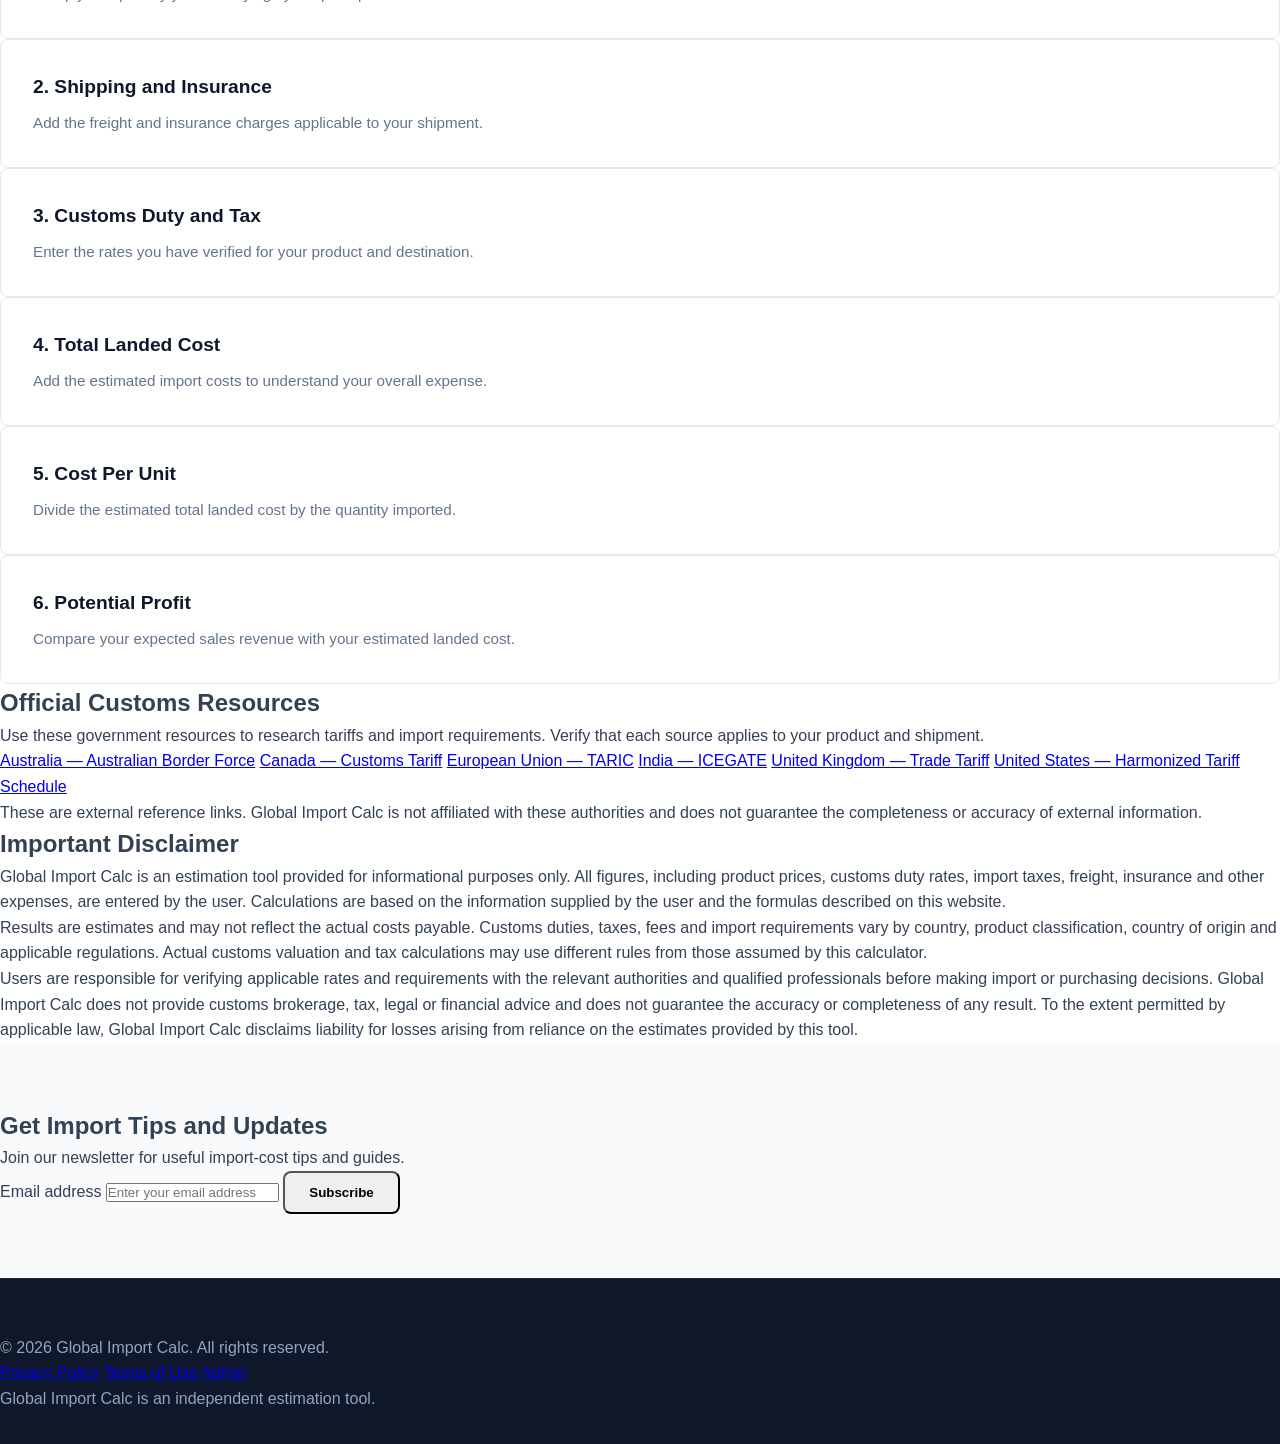
==== commit 97f207ec: "Update index.html" ====
--- a/index.html
+++ b/index.html
@@ -3,291 +3,573 @@
 <head>
   <meta charset="UTF-8">
   <meta name="viewport" content="width=device-width, initial-scale=1.0">
-  <title>Global Import Calc | Free Landed Cost & Customs Duty Calculator</title>
-  <meta name="description" content="Calculate international landed costs, customs duties, import VAT/GST, and net profit margins instantly.">
-  <link rel="stylesheet" href="style.css">
-  <link rel="alternate" type="application/rss+xml" title="Global Import Calc Blog RSS Feed" href="/feed.xml" />
-  <!-- Netlify Identity Widget for Blog Portal Login -->
+
+  <title>Global Import Calc | Free Landed Cost Calculator</title>
+
+  <meta name="description"
+        content="Estimate import landed costs, customs duty, import taxes, total cost per unit and potential profit with our free import calculator.">
+
+  <meta name="robots" content="index, follow">
+  <link rel="stylesheet" href="/style.css">
+  <link rel="alternate" type="application/rss+xml" title="Global Import Calc RSS" href="/feed.xml">
+
+  <script>
+    window.CMS_MANUAL_INIT = true;
+  </script>
   <script src="https://identity.netlify.com/v1/netlify-identity-widget.js"></script>
 </head>
+
 <body>
 
-  <!-- 1. Top Navigation Bar -->
-  <header class="site-header">
-    <div class="nav-container">
-      <a href="/" class="brand-logo">
-        <span class="logo-icon">🌐</span> Global Import Calc
-      </a>
-
-      <input type="checkbox" id="nav-toggle" class="nav-toggle">
-      <label for="nav-toggle" class="nav-toggle-label" aria-label="Toggle navigation">
-        <span></span><span></span><span></span>
-      </label>
-
-      <nav class="main-nav">
-        <ul class="nav-list">
-          <li><a href="/" class="nav-link active">Home</a></li>
-          <li><a href="#calculator" class="nav-link">Calculator</a></li>
-          <li><a href="#articles" class="nav-link">Articles</a></li>
-          <li><a href="#blog" class="nav-link">Blog</a></li>
-          <li><a href="#affiliate" class="nav-link highlight-btn">Affiliate Program</a></li>
-        </ul>
-      </nav>
-    </div>
-  </header>
-
-  <!-- 2. Hero Banner Section -->
-  <section class="hero-section">
-    <div class="container">
-      <div class="hero-badge">⚡ Global Import Cost & Margin Calculator</div>
-      <h1>Master Your Import Margins Before You Ship</h1>
-      <p class="hero-subheading">
-        Accurately estimate landed costs, customs duties, import taxes, and net profitability across major global trade routes in seconds.
+<header class="site-header">
+  <nav class="navbar">
+    <a class="logo" href="/">Global Import Calc</a>
+
+    <div class="nav-links">
+      <a href="/">Home</a>
+      <a href="#calculator">Calculator</a>
+      <a href="#guides">Import Guides</a>
+      <a href="#official-resources">Official Resources</a>
+      <a href="/admin/">Admin</a>
+    </div>
+  </nav>
+</header>
+
+<main>
+
+  <section class="hero">
+    <div class="hero-content">
+      <span class="eyebrow">Free Import Cost Estimator</span>
+
+      <h1>Calculate Your Import Costs Before You Buy</h1>
+
+      <p>
+        Estimate landed costs, customs duty, import taxes and potential
+        profit using your own figures.
       </p>
-      <div class="hero-cta-group">
-        <a href="#calculator" class="btn btn-primary">Start Calculating Free</a>
-        <a href="#affiliate" class="btn btn-secondary">Join Partner Program</a>
+
+      <a class="btn" href="#calculator">Calculate Import Costs</a>
+
+      <p class="small-note">
+        Manual-entry calculator. No automatic customs-rate lookup or
+        currency conversion is provided.
+      </p>
+    </div>
+  </section>
+
+  <section class="calculator-section" id="calculator">
+    <div class="section-heading">
+      <h2>Import Landed Cost Calculator</h2>
+      <p>Enter your product, shipping and tax details below.</p>
+    </div>
+
+    <form id="importForm" class="calculator-card">
+
+      <div class="form-grid">
+
+        <div class="form-group">
+          <label for="country">Importing Country</label>
+          <select id="country">
+            <option value="">Select country</option>
+            <option>Australia</option>
+            <option>Canada</option>
+            <option>India</option>
+            <option>United Kingdom</option>
+            <option>United States</option>
+            <option>Other</option>
+          </select>
+        </div>
+
+        <div class="form-group">
+          <label for="currency">Display Currency</label>
+          <select id="currency">
+            <option value="USD">USD ($)</option>
+            <option value="AUD">AUD ($)</option>
+            <option value="INR">INR (₹)</option>
+            <option value="GBP">GBP (£)</option>
+            <option value="CAD">CAD ($)</option>
+            <option value="EUR">EUR (€)</option>
+          </select>
+          <small>Changes the display format only; it does not convert currencies.</small>
+        </div>
+
+        <div class="form-group">
+          <label for="productName">Product Name</label>
+          <input id="productName" type="text" placeholder="e.g. Solar panels">
+        </div>
+
+        <div class="form-group">
+          <label for="hsCode">HS Code (Optional)</label>
+          <input id="hsCode" type="text" placeholder="Enter product HS code">
+        </div>
+
+        <div class="form-group">
+          <label for="quantity">Quantity</label>
+          <input id="quantity" type="number" min="0.000001" step="any" value="100" required>
+        </div>
+
+        <div class="form-group">
+          <label for="unitPrice">Price Per Unit</label>
+          <input id="unitPrice" type="number" min="0" step="any" value="10" required>
+        </div>
+
+        <div class="form-group">
+          <label for="freight">Total Freight / Shipping</label>
+          <input id="freight" type="number" min="0" step="any" value="500" required>
+        </div>
+
+        <div class="form-group">
+          <label for="insurance">Total Insurance</label>
+          <input id="insurance" type="number" min="0" step="any" value="50" required>
+        </div>
+
+        <div class="form-group">
+          <label for="dutyRate">Customs Duty Rate (%)</label>
+          <input id="dutyRate" type="number" min="0" max="100" step="any" value="5" required>
+        </div>
+
+        <div class="form-group">
+          <label for="taxRate">Import Tax / VAT / GST (%)</label>
+          <input id="taxRate" type="number" min="0" max="100" step="any" value="10" required>
+        </div>
+
+        <div class="form-group">
+          <label for="otherCosts">Other Import Expenses</label>
+          <input id="otherCosts" type="number" min="0" step="any" value="100" required>
+          <small>For example, handling, brokerage or port charges.</small>
+        </div>
+
+        <div class="form-group">
+          <label for="sellingPrice">Expected Selling Price Per Unit</label>
+          <input id="sellingPrice" type="number" min="0" step="any" value="20" required>
+        </div>
+
       </div>
-    </div>
+
+      <button type="submit" class="btn calculate-btn">Calculate My Costs</button>
+      <button type="reset" class="btn btn-secondary">Reset</button>
+
+      <p id="formMessage" class="form-message" role="status" aria-live="polite"></p>
+
+      <div id="results" class="results" aria-live="polite" hidden>
+        <h3>Your Estimated Import Results</h3>
+
+        <div class="result-grid">
+          <div class="result-item">
+            <span>Product Cost</span>
+            <strong id="productCostResult">—</strong>
+          </div>
+
+          <div class="result-item">
+            <span>Freight</span>
+            <strong id="freightResult">—</strong>
+          </div>
+
+          <div class="result-item">
+            <span>Insurance</span>
+            <strong id="insuranceResult">—</strong>
+          </div>
+
+          <div class="result-item">
+            <span>Estimated Customs Duty</span>
+            <strong id="dutyResult">—</strong>
+          </div>
+
+          <div class="result-item">
+            <span>Estimated Import Tax</span>
+            <strong id="taxResult">—</strong>
+          </div>
+
+          <div class="result-item">
+            <span>Other Expenses</span>
+            <strong id="otherCostsResult">—</strong>
+          </div>
+
+          <div class="result-item highlight">
+            <span>Total Estimated Landed Cost</span>
+            <strong id="landedCostResult">—</strong>
+          </div>
+
+          <div class="result-item highlight">
+            <span>Landed Cost Per Unit</span>
+            <strong id="unitCostResult">—</strong>
+          </div>
+
+          <div class="result-item">
+            <span>Expected Sales Revenue</span>
+            <strong id="revenueResult">—</strong>
+          </div>
+
+          <div class="result-item">
+            <span>Estimated Profit / Loss</span>
+            <strong id="profitResult">—</strong>
+          </div>
+
+          <div class="result-item">
+            <span>Estimated Profit Margin</span>
+            <strong id="marginResult">—</strong>
+          </div>
+        </div>
+
+        <button type="button" id="downloadCsv" class="btn">
+          Download Results as CSV
+        </button>
+
+        <p class="small-note">
+          Profit is estimated before any expenses not entered into this
+          calculator, such as marketing, storage, financing or selling costs.
+        </p>
+      </div>
+    </form>
   </section>
 
-  <!-- 3. Interactive Calculator Section -->
-  <main id="calculator" class="calculator-section">
-    <div class="container">
-      <div class="section-title">
-        <h2>Landed Cost & Duty Calculator</h2>
-        <p>Enter your product, freight, and tariff details below to see full cost breakdowns.</p>
-      </div>
-
-      <div class="calc-card">
-        <div class="calc-grid">
-          <div class="calc-inputs">
-            <div class="form-group">
-              <label for="units">Total Quantity (Units)</label>
-              <input type="number" id="units" value="1000" oninput="calculateLandedCost()">
-            </div>
-            <div class="form-group">
-              <label for="unit-cost">Unit Factory Price ($)</label>
-              <input type="number" id="unit-cost" value="5.00" step="0.01" oninput="calculateLandedCost()">
-            </div>
-            <div class="form-group">
-              <label for="freight">Total Freight & Insurance ($)</label>
-              <input type="number" id="freight" value="800" oninput="calculateLandedCost()">
-            </div>
-            <div class="form-group">
-              <label for="duty-rate">Customs Duty Rate (%)</label>
-              <input type="number" id="duty-rate" value="5.0" step="0.1" oninput="calculateLandedCost()">
-            </div>
-          </div>
-
-          <div class="summary-box">
-            <h3>Calculation Summary</h3>
-            <div class="summary-row">
-              <span>Total Product Cost:</span>
-              <strong id="out-product">$5,000.00</strong>
-            </div>
-            <div class="summary-row">
-              <span>Customs Duty Amount:</span>
-              <strong id="out-duty">$250.00</strong>
-            </div>
-            <div class="summary-row">
-              <span>Total Freight Fee:</span>
-              <strong id="out-freight">$800.00</strong>
-            </div>
-            <div class="summary-row total">
-              <span>Total Landed Cost:</span>
-              <strong id="out-landed">$6,050.00</strong>
-            </div>
-            <div class="summary-row total">
-              <span>Landed Cost per Unit:</span>
-              <strong id="out-unit-landed">$6.05</strong>
-            </div>
-          </div>
-        </div>
-      </div>
-    </div>
-  </main>
-
-  <!-- 4. Feature Trust Cards -->
-  <section class="features-section">
-    <div class="container">
-      <div class="section-title">
-        <h2>Why Importers Trust Global Import Calc</h2>
-      </div>
-      <div class="features-grid">
-        <div class="feature-card">
-          <div class="feature-icon">📦</div>
-          <h3>Complete Landed Costs</h3>
-          <p>Factor in factory unit price, ocean or air freight, and duty rates before placing factory orders.</p>
-        </div>
-        <div class="feature-card">
-          <div class="feature-icon">🛃</div>
-          <h3>Customs & Tax Clarity</h3>
-          <p>Avoid surprise clearance fees at port entry by pre-calculating accurate duty percentages.</p>
-        </div>
-        <div class="feature-card">
-          <div class="feature-icon">📈</div>
-          <h3>Profit Margin Defense</h3>
-          <p>Ensure your retail or Amazon listing price delivers strong ROI after accounting for hidden fees.</p>
-        </div>
-      </div>
+  <section class="info-section" id="guides">
+    <div class="section-heading">
+      <h2>How to Calculate Import Costs</h2>
+      <p>Understand the main costs before placing an international order.</p>
+    </div>
+
+    <div class="feature-grid">
+      <article class="feature-card">
+        <h3>1. Product Cost</h3>
+        <p>Multiply the quantity you are buying by the price per unit.</p>
+      </article>
+
+      <article class="feature-card">
+        <h3>2. Shipping and Insurance</h3>
+        <p>Add the freight and insurance charges applicable to your shipment.</p>
+      </article>
+
+      <article class="feature-card">
+        <h3>3. Customs Duty and Tax</h3>
+        <p>Enter the rates you have verified for your product and destination.</p>
+      </article>
+
+      <article class="feature-card">
+        <h3>4. Total Landed Cost</h3>
+        <p>Add the estimated import costs to understand your overall expense.</p>
+      </article>
+
+      <article class="feature-card">
+        <h3>5. Cost Per Unit</h3>
+        <p>Divide the estimated total landed cost by the quantity imported.</p>
+      </article>
+
+      <article class="feature-card">
+        <h3>6. Potential Profit</h3>
+        <p>Compare your expected sales revenue with your estimated landed cost.</p>
+      </article>
     </div>
   </section>
 
-  <!-- 5. Educational Articles Section -->
-  <section id="articles" class="section-block">
-    <div class="container">
-      <div class="section-title">
-        <h2>Import & Customs Guides</h2>
-        <p>Essential educational guides for global traders and ecommerce merchants.</p>
-      </div>
-      <div class="features-grid">
-        <div class="feature-card">
-          <h3>Incoterms 2026: FOB vs. DDP Explained</h3>
-          <p>Learn who pays for freight, insurance, and duties under standard trade terms.</p>
-        </div>
-        <div class="feature-card">
-          <h3>How to Lookup Harmonized Tariff (HS) Codes</h3>
-          <p>A simple guide to searching official customs tariff books for your product code.</p>
-        </div>
-        <div class="feature-card">
-          <h3>Import VAT & Sales Tax Calculation Guide</h3>
-          <p>How local tax authorities calculate VAT and GST on imported cargo.</p>
-        </div>
-      </div>
-    </div>
+  <section class="info-section" id="official-resources">
+    <div class="section-heading">
+      <h2>Official Customs Resources</h2>
+      <p>
+        Use these government resources to research tariffs and import
+        requirements. Verify that each source applies to your product and shipment.
+      </p>
+    </div>
+
+    <div class="resource-list">
+      <a href="https://www.abf.gov.au/importing-exporting-and-manufacturing/importing/how-to-import"
+         target="_blank" rel="noopener noreferrer">Australia — Australian Border Force</a>
+
+      <a href="https://www.cbsa-asfc.gc.ca/trade-commerce/tariff-tarif/menu-eng.html"
+         target="_blank" rel="noopener noreferrer">Canada — Customs Tariff</a>
+
+      <a href="https://taxation-customs.ec.europa.eu/customs-4/calculation-customs-duties/customs-tariff/eu-customs-tariff-taric_en"
+         target="_blank" rel="noopener noreferrer">European Union — TARIC</a>
+
+      <a href="https://www.icegate.gov.in/"
+         target="_blank" rel="noopener noreferrer">India — ICEGATE</a>
+
+      <a href="https://www.gov.uk/trade-tariff"
+         target="_blank" rel="noopener noreferrer">United Kingdom — Trade Tariff</a>
+
+      <a href="https://hts.usitc.gov/"
+         target="_blank" rel="noopener noreferrer">United States — Harmonized Tariff Schedule</a>
+    </div>
+
+    <p class="small-note">
+      These are external reference links. Global Import Calc is not affiliated
+      with these authorities and does not guarantee the completeness or accuracy
+      of external information.
+    </p>
   </section>
 
-  <!-- 6. Blog Section -->
-  <section id="blog" class="section-block" style="background: var(--bg-light);">
-    <div class="container">
-      <div class="section-title">
-        <h2>Latest Industry Blog Posts</h2>
-        <p>Logistics news, container freight trends, and regulatory updates.</p>
-      </div>
-      <div class="features-grid">
-        <div class="feature-card">
-          <span class="blog-category">Logistics</span>
-          <h3>Navigating Peak Season Ocean Freight Rates</h3>
-          <p>Practical strategies for ecommerce importers to cushion margins during rate spikes.</p>
-        </div>
-        <div class="feature-card">
-          <span class="blog-category">Compliance</span>
-          <h3>5 Hidden Fees in Ocean Shipping</h3>
-          <p>Demurrage, detention, and port chassis fees explained.</p>
-        </div>
-      </div>
-    </div>
+  <section class="disclaimer-section">
+    <h2>Important Disclaimer</h2>
+
+    <p>
+      Global Import Calc is an estimation tool provided for informational
+      purposes only. All figures, including product prices, customs duty rates,
+      import taxes, freight, insurance and other expenses, are entered by the
+      user. Calculations are based on the information supplied by the user and
+      the formulas described on this website.
+    </p>
+
+    <p>
+      Results are estimates and may not reflect the actual costs payable.
+      Customs duties, taxes, fees and import requirements vary by country,
+      product classification, country of origin and applicable regulations.
+      Actual customs valuation and tax calculations may use different rules
+      from those assumed by this calculator.
+    </p>
+
+    <p>
+      Users are responsible for verifying applicable rates and requirements
+      with the relevant authorities and qualified professionals before making
+      import or purchasing decisions. Global Import Calc does not provide
+      customs brokerage, tax, legal or financial advice and does not guarantee
+      the accuracy or completeness of any result. To the extent permitted by
+      applicable law, Global Import Calc disclaims liability for losses arising
+      from reliance on the estimates provided by this tool.
+    </p>
   </section>
 
-  <!-- 7. Affiliate Program Section -->
-  <section id="affiliate" class="section-block">
-    <div class="container">
-      <div class="section-title">
-        <h2>Affiliate & Partner Program</h2>
-        <p>Earn commissions by recommending our calculation tools to your network.</p>
-      </div>
-      <div class="features-grid">
-        <div class="feature-card">
-          <h3>1. Sign Up Free</h3>
-          <p>Get instant access to referral links and promotional website banners.</p>
-        </div>
-        <div class="feature-card">
-          <h3>2. Refer Importers</h3>
-          <p>Share with Amazon FBA sellers, logistics clients, or software readers.</p>
-        </div>
-        <div class="feature-card">
-          <h3>3. Earn Recurring Revenue</h3>
-          <p>Receive payouts for users who join through your affiliate link.</p>
-        </div>
-      </div>
-    </div>
+  <section class="newsletter-section">
+    <h2>Get Import Tips and Updates</h2>
+    <p>Join our newsletter for useful import-cost tips and guides.</p>
+
+    <form name="newsletter"
+          method="POST"
+          data-netlify="true"
+          netlify-honeypot="bot-field">
+
+      <input type="hidden" name="form-name" value="newsletter">
+
+      <p hidden>
+        <label>Do not fill this out:
+          <input name="bot-field">
+        </label>
+      </p>
+
+      <label class="visually-hidden" for="newsletterEmail">Email address</label>
+      <input id="newsletterEmail"
+             type="email"
+             name="email"
+             placeholder="Enter your email address"
+             required>
+
+      <button class="btn" type="submit">Subscribe</button>
+    </form>
   </section>
 
-  <!-- 8. Newsletter Signup Section (Netlify Form Enabled) -->
-  <section class="newsletter-section">
-    <div class="container">
-      <div class="newsletter-card">
-        <div class="newsletter-content">
-          <span class="newsletter-badge">📩 Daily Import & Logistics Brief</span>
-          <h2>Never Miss a Duty or Tariff Update</h2>
-          <p>Get daily ocean freight rate updates, compliance guides, and profit tips delivered to your inbox.</p>
-        </div>
-
-        <form class="newsletter-form" name="newsletter" method="POST" data-netlify="true" netlify-honeypot="bot-field">
-          <input type="hidden" name="form-name" value="newsletter" />
-          <p class="hidden-field"><label>Spam check: <input name="bot-field" /></label></p>
-
-          <div class="input-group">
-            <input type="email" name="email" placeholder="Enter your email..." required>
-            <button type="submit" class="btn-subscribe">Subscribe Free</button>
-          </div>
-          <span class="privacy-note">🔒 No spam. Unsubscribe anytime.</span>
-        </form>
-      </div>
-    </div>
-  </section>
-
-  <!-- 9. Footer -->
-  <footer class="site-footer">
-    <div class="container footer-container">
-      <div>
-        <a href="/" class="footer-logo">🌐 Global Import Calc</a>
-        <p>Empowering ecommerce merchants, freight forwarders, and trade consultants worldwide.</p>
-        <p class="copyright">© 2026 Global Import Calc. All rights reserved.</p>
-      </div>
-      <div class="footer-col">
-        <h4>Navigation</h4>
-        <ul>
-          <li><a href="/">Home</a></li>
-          <li><a href="#calculator">Calculator</a></li>
-          <li><a href="#articles">Articles</a></li>
-          <li><a href="#blog">Blog</a></li>
-        </ul>
-      </div>
-      <div class="footer-col">
-        <h4>Partners & Legal</h4>
-        <ul>
-          <li><a href="#affiliate">Affiliate Program</a></li>
-          <li><a href="/privacy">Privacy Policy</a></li>
-          <li><a href="/terms">Terms of Service</a></li>
-          <li><a href="/admin/" style="opacity: 0.6; font-size: 0.85rem;">Admin Login</a></li>
-        </ul>
-      </div>
-    </div>
-  </footer>
-
-  <!-- Live Calculator Logic -->
-  <script>
-    function calculateLandedCost() {
-      const units = parseFloat(document.getElementById('units').value) || 0;
-      const unitCost = parseFloat(document.getElementById('unit-cost').value) || 0;
-      const freight = parseFloat(document.getElementById('freight').value) || 0;
-      const dutyRate = parseFloat(document.getElementById('duty-rate').value) || 0;
-
-      const totalProductCost = units * unitCost;
-      const totalDuty = totalProductCost * (dutyRate / 100);
-      const totalLandedCost = totalProductCost + totalDuty + freight;
-      const landedPerUnit = units > 0 ? (totalLandedCost / units) : 0;
-
-      document.getElementById('out-product').textContent = '$' + totalProductCost.toLocaleString('en-US', {minimumFractionDigits: 2, maximumFractionDigits: 2});
-      document.getElementById('out-duty').textContent = '$' + totalDuty.toLocaleString('en-US', {minimumFractionDigits: 2, maximumFractionDigits: 2});
-      document.getElementById('out-freight').textContent = '$' + freight.toLocaleString('en-US', {minimumFractionDigits: 2, maximumFractionDigits: 2});
-      document.getElementById('out-landed').textContent = '$' + totalLandedCost.toLocaleString('en-US', {minimumFractionDigits: 2, maximumFractionDigits: 2});
-      document.getElementById('out-unit-landed').textContent = '$' + landedPerUnit.toLocaleString('en-US', {minimumFractionDigits: 2, maximumFractionDigits: 2});
+</main>
+
+<footer class="site-footer">
+  <p>&copy; <span id="currentYear"></span> Global Import Calc. All rights reserved.</p>
+
+  <div class="footer-links">
+    <a href="/privacy">Privacy Policy</a>
+    <a href="/terms">Terms of Use</a>
+    <a href="/admin/">Admin</a>
+  </div>
+
+  <p class="small-note">
+    Global Import Calc is an independent estimation tool.
+  </p>
+</footer>
+
+<script>
+(function () {
+  "use strict";
+
+  const form = document.getElementById("importForm");
+  const results = document.getElementById("results");
+  const message = document.getElementById("formMessage");
+  const currencySelect = document.getElementById("currency");
+
+  let latestCalculation = null;
+
+  document.getElementById("currentYear").textContent =
+    new Date().getFullYear();
+
+  function getNumber(id) {
+    return Number(document.getElementById(id).value);
+  }
+
+  function formatMoney(amount) {
+    const currency = currencySelect.value;
+
+    try {
+      return new Intl.NumberFormat("en", {
+        style: "currency",
+        currency: currency,
+        minimumFractionDigits: 2,
+        maximumFractionDigits: 2
+      }).format(amount);
+    } catch (error) {
+      return currency + " " + amount.toFixed(2);
     }
-
-    // Netlify Identity Redirection for Blog Admin
-    if (window.netlifyIdentity) {
-      window.netlifyIdentity.on("init", user => {
-        if (!user) {
-          window.netlifyIdentity.on("login", () => {
-            document.location.href = "/admin/";
-          });
-        }
-      });
+  }
+
+  function setResult(id, value) {
+    document.getElementById(id).textContent = value;
+  }
+
+  function calculate() {
+    const quantity = getNumber("quantity");
+    const unitPrice = getNumber("unitPrice");
+    const freight = getNumber("freight");
+    const insurance = getNumber("insurance");
+    const dutyRate = getNumber("dutyRate");
+    const taxRate = getNumber("taxRate");
+    const otherCosts = getNumber("otherCosts");
+    const sellingPrice = getNumber("sellingPrice");
+
+    const numbers = [
+      quantity, unitPrice, freight, insurance,
+      dutyRate, taxRate, otherCosts, sellingPrice
+    ];
+
+    if (!numbers.every(Number.isFinite) ||
+        numbers.some(number => number < 0) ||
+        quantity <= 0 ||
+        dutyRate > 100 ||
+        taxRate > 100) {
+      message.textContent =
+        "Please enter valid non-negative figures. Quantity must be greater than zero, and tax and duty rates cannot exceed 100%.";
+      results.hidden = true;
+      latestCalculation = null;
+      return;
     }
-  </script>
+
+    const productCost = quantity * unitPrice;
+
+    // Simplified estimates only. Actual customs valuation rules vary.
+    const customsValue = productCost + freight + insurance;
+    const duty = customsValue * dutyRate / 100;
+    const importTax = (customsValue + duty) * taxRate / 100;
+
+    const landedCost =
+      productCost + freight + insurance + duty + importTax + otherCosts;
+
+    const costPerUnit = landedCost / quantity;
+    const revenue = quantity * sellingPrice;
+    const profit = revenue - landedCost;
+    const margin = revenue > 0 ? (profit / revenue) * 100 : null;
+
+    latestCalculation = {
+      country: document.getElementById("country").value || "Not specified",
+      currency: currencySelect.value,
+      productName: document.getElementById("productName").value || "Not specified",
+      hsCode: document.getElementById("hsCode").value || "Not specified",
+      quantity,
+      unitPrice,
+      productCost,
+      freight,
+      insurance,
+      dutyRate,
+      duty,
+      taxRate,
+      importTax,
+      otherCosts,
+      landedCost,
+      costPerUnit,
+      sellingPrice,
+      revenue,
+      profit,
+      margin
+    };
+
+    setResult("productCostResult", formatMoney(productCost));
+    setResult("freightResult", formatMoney(freight));
+    setResult("insuranceResult", formatMoney(insurance));
+    setResult("dutyResult", formatMoney(duty));
+    setResult("taxResult", formatMoney(importTax));
+    setResult("otherCostsResult", formatMoney(otherCosts));
+    setResult("landedCostResult", formatMoney(landedCost));
+    setResult("unitCostResult", formatMoney(costPerUnit));
+    setResult("revenueResult", formatMoney(revenue));
+    setResult("profitResult", formatMoney(profit));
+    setResult("marginResult", margin === null ? "N/A" : margin.toFixed(2) + "%");
+
+    results.hidden = false;
+    message.textContent = "Your estimate has been calculated.";
+  }
+
+  form.addEventListener("submit", function (event) {
+    event.preventDefault();
+    calculate();
+  });
+
+  currencySelect.addEventListener("change", function () {
+    if (latestCalculation) {
+      calculate();
+    }
+  });
+
+  form.addEventListener("reset", function () {
+    window.setTimeout(function () {
+      results.hidden = true;
+      message.textContent = "";
+      latestCalculation = null;
+    }, 0);
+  });
+
+  document.getElementById("downloadCsv").addEventListener("click", function () {
+    if (!latestCalculation) {
+      message.textContent = "Calculate your import costs before downloading.";
+      return;
+    }
+
+    const data = latestCalculation;
+
+    const rows = [
+      ["Field", "Value"],
+      ["Importing country", data.country],
+      ["Display currency", data.currency],
+      ["Product name", data.productName],
+      ["HS code", data.hsCode],
+      ["Quantity", data.quantity],
+      ["Price per unit", data.unitPrice],
+      ["Product cost", data.productCost],
+      ["Freight", data.freight],
+      ["Insurance", data.insurance],
+      ["Customs duty rate (%)", data.dutyRate],
+      ["Estimated customs duty", data.duty],
+      ["Import tax rate (%)", data.taxRate],
+      ["Estimated import tax", data.importTax],
+      ["Other expenses", data.otherCosts],
+      ["Total estimated landed cost", data.landedCost],
+      ["Landed cost per unit", data.costPerUnit],
+      ["Expected selling price per unit", data.sellingPrice],
+      ["Expected sales revenue", data.revenue],
+      ["Estimated profit/loss", data.profit],
+      ["Estimated profit margin (%)", data.margin === null ? "N/A" : data.margin.toFixed(2)],
+      ["Disclaimer", "Estimate only; verify actual duties, taxes and requirements."]
+    ];
+
+    function escapeCsv(value) {
+      let text = String(value);
+
+      // Prevent spreadsheet applications from interpreting user text as formulas.
+      if (/^[=+\-@\t\r]/.test(text)) {
+        text = "'" + text;
+      }
+
+      return '"' + text.replace(/"/g, '""') + '"';
+    }
+
+    const csv = rows.map(row => row.map(escapeCsv).join(",")).join("\r\n");
+    const blob = new Blob(["\uFEFF" + csv], {
+      type: "text/csv;charset=utf-8;"
+    });
+
+    const url = URL.createObjectURL(blob);
+    const link = document.createElement("a");
+
+    link.href = url;
+    link.download = "global-import-calculation.csv";
+    document.body.appendChild(link);
+    link.click();
+    link.remove();
+    URL.revokeObjectURL(url);
+  });
+})();
+</script>
+
 </body>
-                </html>
-  
+  </html>
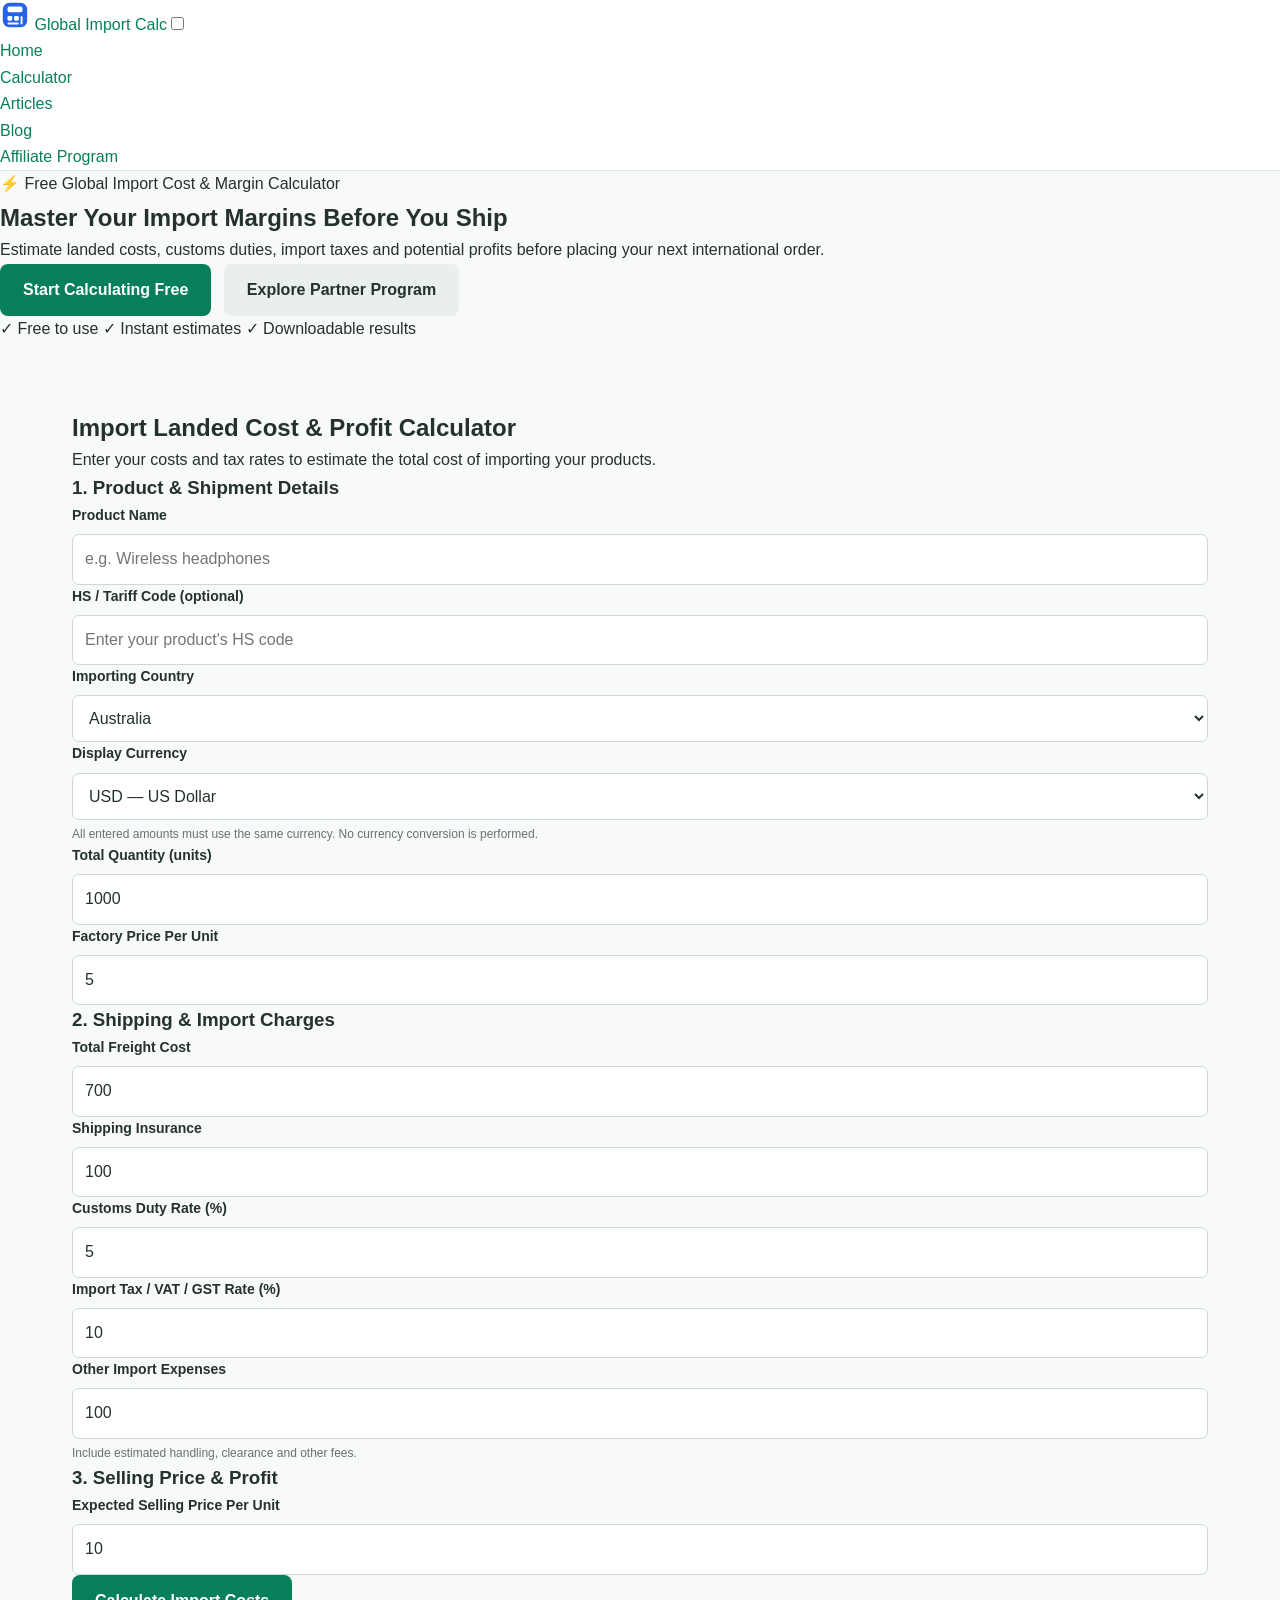
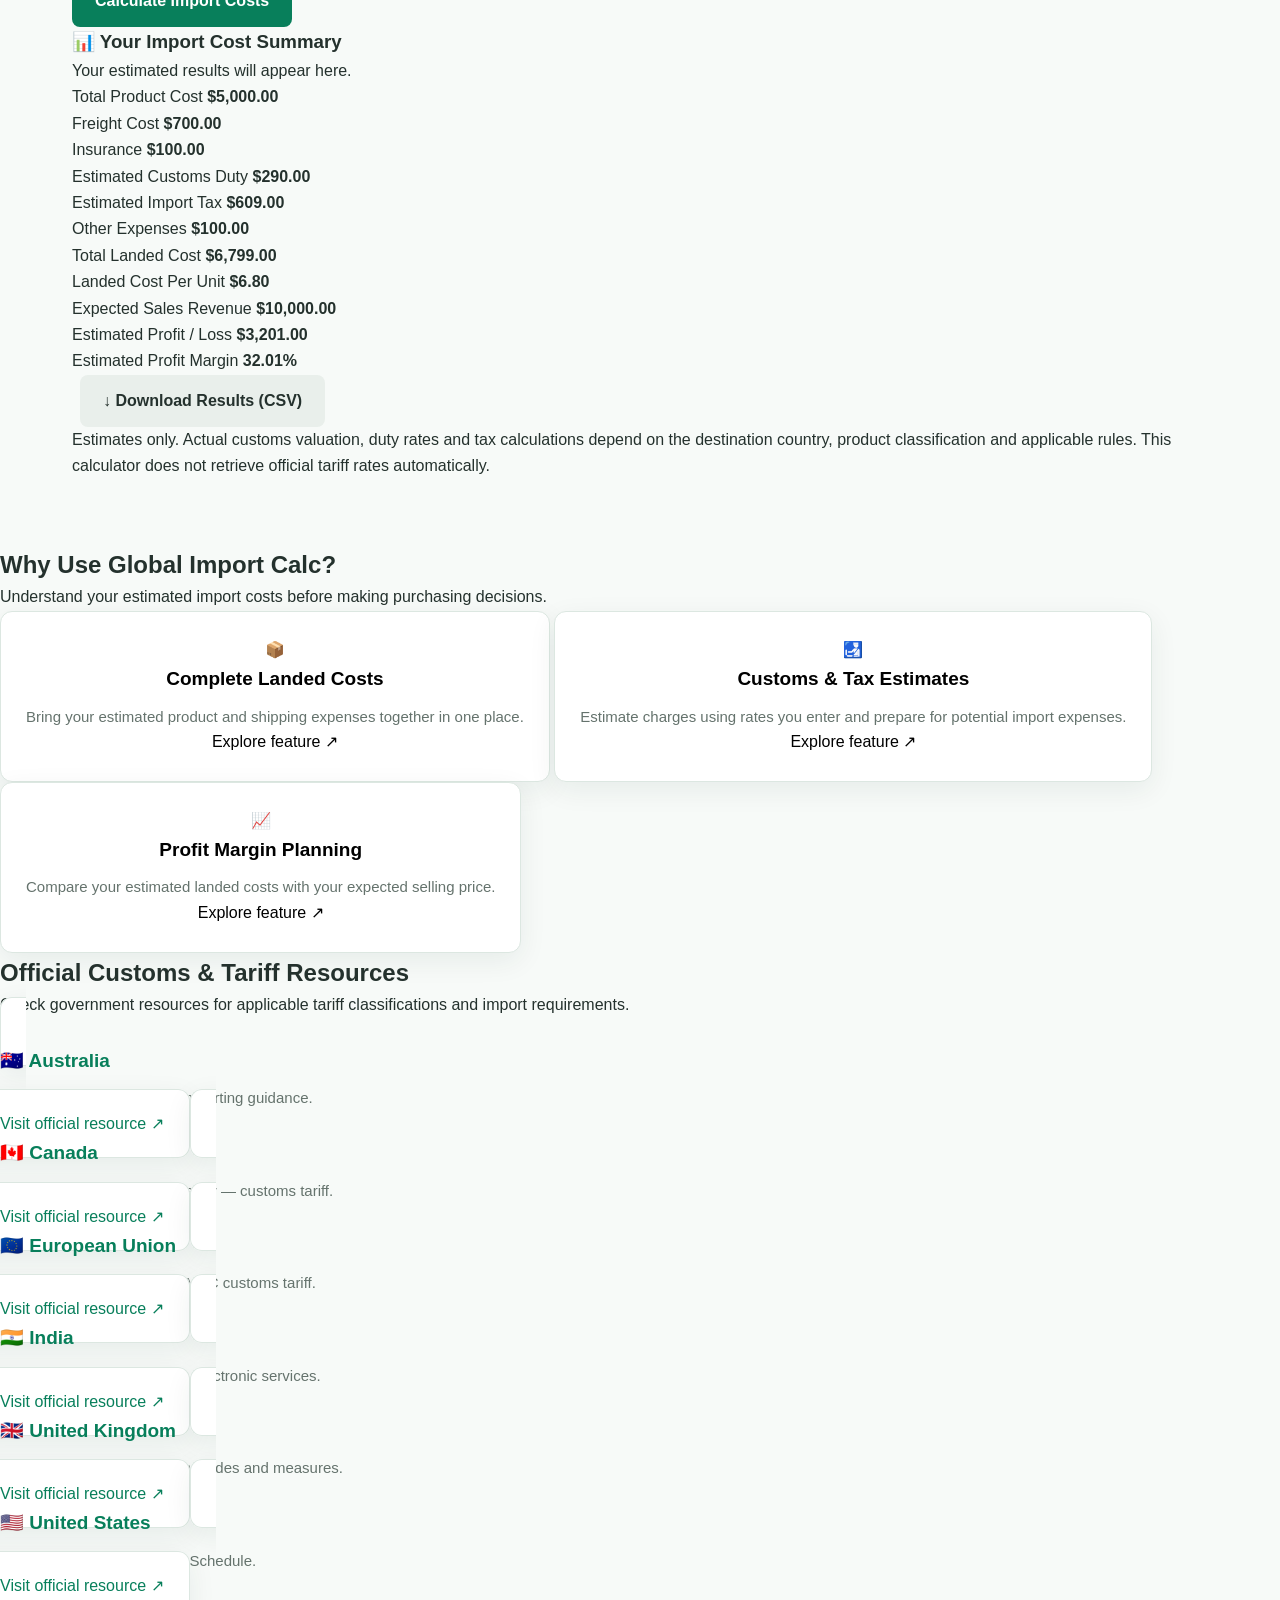
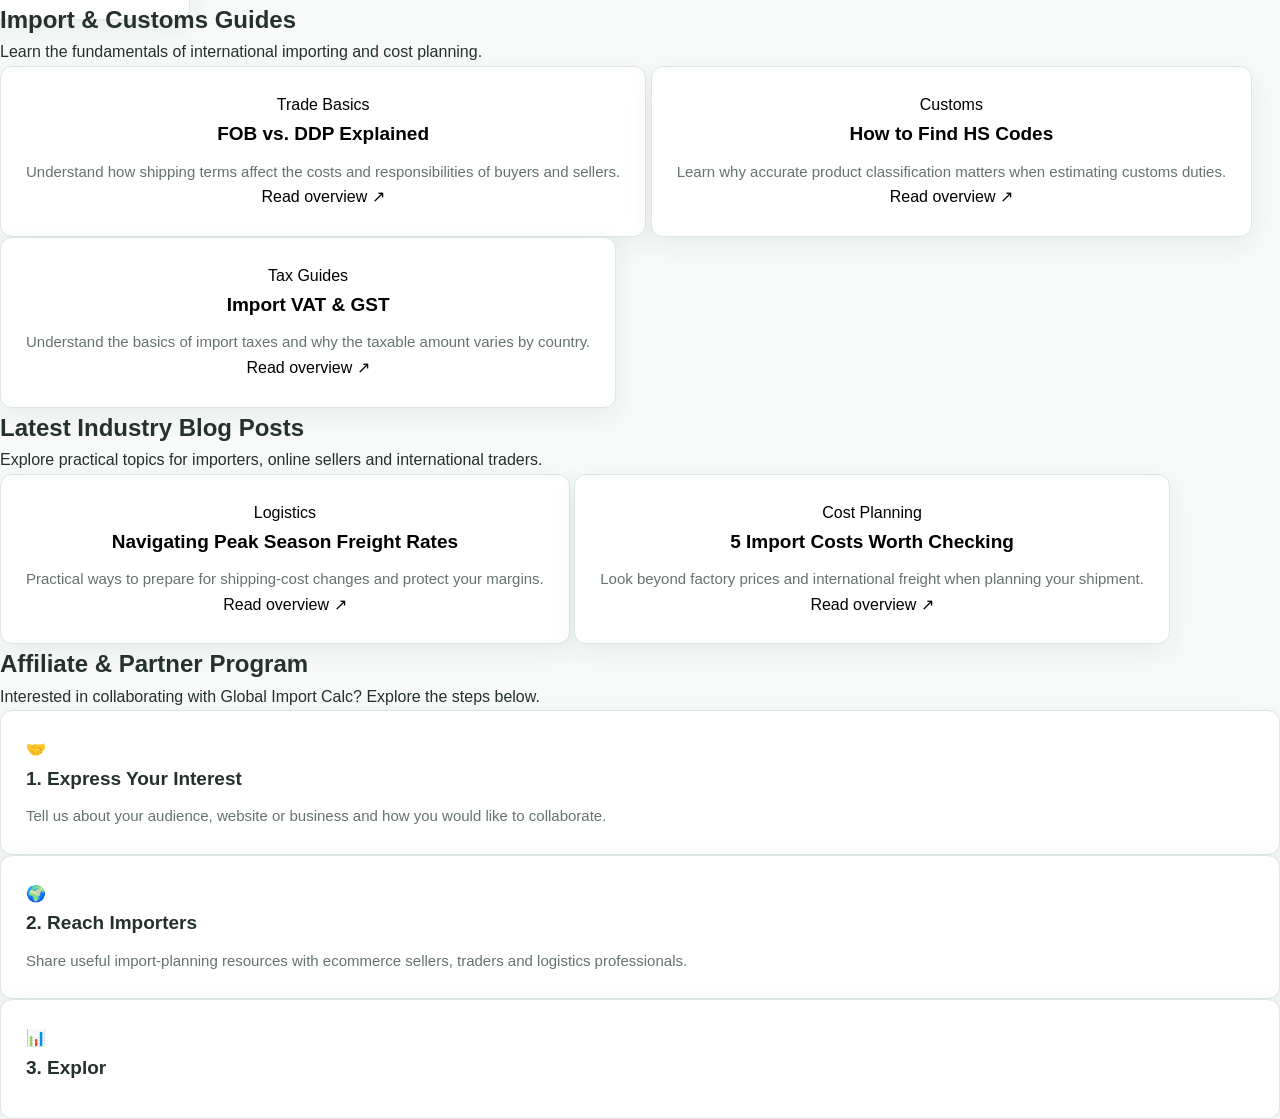
==== commit da3bfe1d: "Update index.html" ====
--- a/index.html
+++ b/index.html
@@ -4,572 +4,482 @@
   <meta charset="UTF-8">
   <meta name="viewport" content="width=device-width, initial-scale=1.0">
 
-  <title>Global Import Calc | Free Landed Cost Calculator</title>
-
-  <meta name="description"
-        content="Estimate import landed costs, customs duty, import taxes, total cost per unit and potential profit with our free import calculator.">
-
-  <meta name="robots" content="index, follow">
-  <link rel="stylesheet" href="/style.css">
-  <link rel="alternate" type="application/rss+xml" title="Global Import Calc RSS" href="/feed.xml">
-
-  <script>
-    window.CMS_MANUAL_INIT = true;
-  </script>
+  <title>Global Import Calc | Free Import Landed Cost Calculator</title>
+  <meta name="description" content="Estimate import landed costs, customs duty, import taxes and profit margins with our free global import calculator.">
+  <meta name="theme-color" content="#0f172a">
+
+  <link rel="canonical" href="https://global-import-calc.netlify.app/">
+  <link rel="stylesheet" href="style.css">
+  <link rel="alternate" type="application/rss+xml" title="Global Import Calc Blog RSS Feed" href="/feed.xml">
+
   <script src="https://identity.netlify.com/v1/netlify-identity-widget.js"></script>
 </head>
 
 <body>
 
-<header class="site-header">
-  <nav class="navbar">
-    <a class="logo" href="/">Global Import Calc</a>
-
-    <div class="nav-links">
-      <a href="/">Home</a>
-      <a href="#calculator">Calculator</a>
-      <a href="#guides">Import Guides</a>
-      <a href="#official-resources">Official Resources</a>
-      <a href="/admin/">Admin</a>
-    </div>
-  </nav>
-</header>
-
-<main>
-
-  <section class="hero">
-    <div class="hero-content">
-      <span class="eyebrow">Free Import Cost Estimator</span>
-
-      <h1>Calculate Your Import Costs Before You Buy</h1>
-
-      <p>
-        Estimate landed costs, customs duty, import taxes and potential
-        profit using your own figures.
+  <!-- NAVIGATION -->
+  <header class="site-header">
+    <div class="nav-container">
+
+      <a href="/" class="brand-logo" aria-label="Global Import Calc home">
+        <span class="logo-icon" aria-hidden="true">
+          <svg width="30" height="30" viewBox="0 0 32 32" fill="none">
+            <rect x="3" y="3" width="26" height="26" rx="7" fill="#2563eb"/>
+            <rect x="8" y="7" width="16" height="6" rx="2" fill="white"/>
+            <rect x="8" y="17" width="5" height="5" rx="1.5" fill="white"/>
+            <rect x="15" y="17" width="5" height="5" rx="1.5" fill="white"/>
+            <rect x="22" y="17" width="2" height="9" rx="1" fill="white"/>
+            <rect x="8" y="24" width="12" height="2" rx="1" fill="white"/>
+          </svg>
+        </span>
+        <span>Global Import Calc</span>
+      </a>
+
+      <input type="checkbox" id="nav-toggle" class="nav-toggle">
+
+      <label for="nav-toggle" class="nav-toggle-label" aria-label="Toggle navigation">
+        <span></span><span></span><span></span>
+      </label>
+
+      <nav class="main-nav" aria-label="Main navigation">
+        <ul class="nav-list">
+          <li><a href="/" class="nav-link active">Home</a></li>
+          <li><a href="#calculator" class="nav-link">Calculator</a></li>
+          <li><a href="#articles" class="nav-link">Articles</a></li>
+          <li><a href="#blog" class="nav-link">Blog</a></li>
+          <li><a href="#affiliate" class="nav-link highlight-btn">Affiliate Program</a></li>
+        </ul>
+      </nav>
+
+    </div>
+  </header>
+
+
+  <!-- HERO -->
+  <section class="hero-section">
+    <div class="container">
+
+      <div class="hero-badge">
+        ⚡ Free Global Import Cost &amp; Margin Calculator
+      </div>
+
+      <h1>Master Your Import Margins Before You Ship</h1>
+
+      <p class="hero-subheading">
+        Estimate landed costs, customs duties, import taxes and potential profits
+        before placing your next international order.
       </p>
 
-      <a class="btn" href="#calculator">Calculate Import Costs</a>
-
-      <p class="small-note">
-        Manual-entry calculator. No automatic customs-rate lookup or
-        currency conversion is provided.
-      </p>
+      <div class="hero-cta-group">
+        <a href="#calculator" class="btn btn-primary">Start Calculating Free</a>
+        <a href="#affiliate" class="btn btn-secondary">Explore Partner Program</a>
+      </div>
+
+      <div class="hero-trust-points">
+        <span>✓ Free to use</span>
+        <span>✓ Instant estimates</span>
+        <span>✓ Downloadable results</span>
+      </div>
+
     </div>
   </section>
 
-  <section class="calculator-section" id="calculator">
-    <div class="section-heading">
-      <h2>Import Landed Cost Calculator</h2>
-      <p>Enter your product, shipping and tax details below.</p>
-    </div>
-
-    <form id="importForm" class="calculator-card">
-
-      <div class="form-grid">
-
-        <div class="form-group">
-          <label for="country">Importing Country</label>
-          <select id="country">
-            <option value="">Select country</option>
-            <option>Australia</option>
-            <option>Canada</option>
-            <option>India</option>
-            <option>United Kingdom</option>
-            <option>United States</option>
-            <option>Other</option>
-          </select>
+
+  <!-- CALCULATOR -->
+  <main id="calculator" class="calculator-section">
+    <div class="container">
+
+      <div class="section-title">
+        <h2>Import Landed Cost &amp; Profit Calculator</h2>
+        <p>Enter your costs and tax rates to estimate the total cost of importing your products.</p>
+      </div>
+
+      <div class="calc-card">
+
+        <form id="import-calculator" class="calc-form">
+
+          <div class="calc-inputs">
+
+            <h3 class="form-section-heading">1. Product &amp; Shipment Details</h3>
+
+            <div class="form-group">
+              <label for="product-name">Product Name</label>
+              <input type="text" id="product-name" placeholder="e.g. Wireless headphones">
+            </div>
+
+            <div class="form-group">
+              <label for="hs-code">HS / Tariff Code (optional)</label>
+              <input type="text" id="hs-code" placeholder="Enter your product's HS code">
+            </div>
+
+            <div class="form-group">
+              <label for="import-country">Importing Country</label>
+              <select id="import-country">
+                <option value="Australia">Australia</option>
+                <option value="Canada">Canada</option>
+                <option value="China">China</option>
+                <option value="European Union">European Union</option>
+                <option value="India">India</option>
+                <option value="United Kingdom">United Kingdom</option>
+                <option value="United States">United States</option>
+                <option value="Other">Other</option>
+              </select>
+            </div>
+
+            <div class="form-group">
+              <label for="currency">Display Currency</label>
+              <select id="currency">
+                <option value="USD">USD — US Dollar</option>
+                <option value="AUD">AUD — Australian Dollar</option>
+                <option value="INR">INR — Indian Rupee</option>
+                <option value="EUR">EUR — Euro</option>
+                <option value="GBP">GBP — British Pound</option>
+                <option value="CAD">CAD — Canadian Dollar</option>
+                <option value="CNY">CNY — Chinese Yuan</option>
+              </select>
+              <small>All entered amounts must use the same currency. No currency conversion is performed.</small>
+            </div>
+
+            <div class="form-group">
+              <label for="units">Total Quantity (units)</label>
+              <input type="number" id="units" value="1000" min="1" step="1" required>
+            </div>
+
+            <div class="form-group">
+              <label for="unit-cost">Factory Price Per Unit</label>
+              <input type="number" id="unit-cost" value="5" min="0" step="0.01" required>
+            </div>
+
+            <h3 class="form-section-heading">2. Shipping &amp; Import Charges</h3>
+
+            <div class="form-group">
+              <label for="freight">Total Freight Cost</label>
+              <input type="number" id="freight" value="700" min="0" step="0.01" required>
+            </div>
+
+            <div class="form-group">
+              <label for="insurance">Shipping Insurance</label>
+              <input type="number" id="insurance" value="100" min="0" step="0.01" required>
+            </div>
+
+            <div class="form-group">
+              <label for="duty-rate">Customs Duty Rate (%)</label>
+              <input type="number" id="duty-rate" value="5" min="0" max="100" step="0.01" required>
+            </div>
+
+            <div class="form-group">
+              <label for="tax-rate">Import Tax / VAT / GST Rate (%)</label>
+              <input type="number" id="tax-rate" value="10" min="0" max="100" step="0.01" required>
+            </div>
+
+            <div class="form-group">
+              <label for="other-costs">Other Import Expenses</label>
+              <input type="number" id="other-costs" value="100" min="0" step="0.01" required>
+              <small>Include estimated handling, clearance and other fees.</small>
+            </div>
+
+            <h3 class="form-section-heading">3. Selling Price &amp; Profit</h3>
+
+            <div class="form-group">
+              <label for="selling-price">Expected Selling Price Per Unit</label>
+              <input type="number" id="selling-price" value="10" min="0" step="0.01" required>
+            </div>
+
+            <button type="submit" class="btn btn-primary calculate-btn">
+              Calculate Import Costs
+            </button>
+
+          </div>
+
+
+          <!-- RESULTS -->
+          <div class="summary-box" id="calculation-results" aria-live="polite">
+
+            <h3>📊 Your Import Cost Summary</h3>
+
+            <p class="result-intro">Your estimated results will appear here.</p>
+
+            <div class="summary-row">
+              <span>Total Product Cost</span>
+              <strong id="out-product">$5,000.00</strong>
+            </div>
+
+            <div class="summary-row">
+              <span>Freight Cost</span>
+              <strong id="out-freight">$700.00</strong>
+            </div>
+
+            <div class="summary-row">
+              <span>Insurance</span>
+              <strong id="out-insurance">$100.00</strong>
+            </div>
+
+            <div class="summary-row">
+              <span>Estimated Customs Duty</span>
+              <strong id="out-duty">$290.00</strong>
+            </div>
+
+            <div class="summary-row">
+              <span>Estimated Import Tax</span>
+              <strong id="out-tax">$609.00</strong>
+            </div>
+
+            <div class="summary-row">
+              <span>Other Expenses</span>
+              <strong id="out-other">$100.00</strong>
+            </div>
+
+            <div class="summary-row total">
+              <span>Total Landed Cost</span>
+              <strong id="out-landed">$6,799.00</strong>
+            </div>
+
+            <div class="summary-row total">
+              <span>Landed Cost Per Unit</span>
+              <strong id="out-unit-landed">$6.80</strong>
+            </div>
+
+            <div class="summary-row">
+              <span>Expected Sales Revenue</span>
+              <strong id="out-revenue">$10,000.00</strong>
+            </div>
+
+            <div class="summary-row total">
+              <span>Estimated Profit / Loss</span>
+              <strong id="out-profit">$3,201.00</strong>
+            </div>
+
+            <div class="summary-row">
+              <span>Estimated Profit Margin</span>
+              <strong id="out-margin">32.01%</strong>
+            </div>
+
+            <button type="button" id="download-csv" class="btn btn-secondary download-btn">
+              ↓ Download Results (CSV)
+            </button>
+
+            <p class="result-note">
+              Estimates only. Actual customs valuation, duty rates and tax calculations
+              depend on the destination country, product classification and applicable rules.
+              This calculator does not retrieve official tariff rates automatically.
+            </p>
+
+          </div>
+
+        </form>
+
+      </div>
+    </div>
+  </main>
+
+
+  <!-- FEATURES -->
+  <section class="features-section">
+    <div class="container">
+
+      <div class="section-title">
+        <h2>Why Use Global Import Calc?</h2>
+        <p>Understand your estimated import costs before making purchasing decisions.</p>
+      </div>
+
+      <div class="features-grid">
+
+        <button type="button" class="feature-card interactive-card"
+          data-modal-title="Understand Your Landed Costs"
+          data-modal-text="Combine product costs, shipping, insurance, estimated customs duty, import tax and other expenses to calculate an estimated total landed cost.">
+          <span class="feature-icon">📦</span>
+          <h3>Complete Landed Costs</h3>
+          <p>Bring your estimated product and shipping expenses together in one place.</p>
+          <span class="card-action">Explore feature ↗</span>
+        </button>
+
+        <button type="button" class="feature-card interactive-card"
+          data-modal-title="Understand Customs & Import Taxes"
+          data-modal-text="Enter the duty and import tax rates that apply to your shipment. Check official customs resources to verify product classifications, rates and tax rules.">
+          <span class="feature-icon">🛃</span>
+          <h3>Customs &amp; Tax Estimates</h3>
+          <p>Estimate charges using rates you enter and prepare for potential import expenses.</p>
+          <span class="card-action">Explore feature ↗</span>
+        </button>
+
+        <button type="button" class="feature-card interactive-card"
+          data-modal-title="Estimate Your Profit Margin"
+          data-modal-text="Enter your expected selling price to estimate sales revenue, landed cost per unit, potential profit or loss, and profit margin before other business expenses.">
+          <span class="feature-icon">📈</span>
+          <h3>Profit Margin Planning</h3>
+          <p>Compare your estimated landed costs with your expected selling price.</p>
+          <span class="card-action">Explore feature ↗</span>
+        </button>
+
+      </div>
+    </div>
+  </section>
+
+
+  <!-- OFFICIAL CUSTOMS RESOURCES -->
+  <section id="customs-resources" class="section-block">
+    <div class="container">
+
+      <div class="section-title">
+        <h2>Official Customs &amp; Tariff Resources</h2>
+        <p>Check government resources for applicable tariff classifications and import requirements.</p>
+      </div>
+
+      <div class="features-grid">
+
+        <a class="feature-card resource-card"
+          href="https://www.abf.gov.au/importing-exporting-and-manufacturing/importing/how-to-import"
+          target="_blank" rel="noopener noreferrer">
+          <h3>🇦🇺 Australia</h3>
+          <p>Australian Border Force — importing guidance.</p>
+          <span class="card-action">Visit official resource ↗</span>
+        </a>
+
+        <a class="feature-card resource-card"
+          href="https://www.cbsa-asfc.gc.ca/trade-commerce/tariff-tarif/menu-eng.html"
+          target="_blank" rel="noopener noreferrer">
+          <h3>🇨🇦 Canada</h3>
+          <p>Canada Border Services Agency — customs tariff.</p>
+          <span class="card-action">Visit official resource ↗</span>
+        </a>
+
+        <a class="feature-card resource-card"
+          href="https://taxation-customs.ec.europa.eu/customs-4/calculation-customs-duties/customs-tariff/eu-customs-tariff-taric_en"
+          target="_blank" rel="noopener noreferrer">
+          <h3>🇪🇺 European Union</h3>
+          <p>European Commission — TARIC customs tariff.</p>
+          <span class="card-action">Visit official resource ↗</span>
+        </a>
+
+        <a class="feature-card resource-card"
+          href="https://www.icegate.gov.in/"
+          target="_blank" rel="noopener noreferrer">
+          <h3>🇮🇳 India</h3>
+          <p>ICEGATE — Indian customs electronic services.</p>
+          <span class="card-action">Visit official resource ↗</span>
+        </a>
+
+        <a class="feature-card resource-card"
+          href="https://www.gov.uk/trade-tariff"
+          target="_blank" rel="noopener noreferrer">
+          <h3>🇬🇧 United Kingdom</h3>
+          <p>UK Trade Tariff — commodity codes and measures.</p>
+          <span class="card-action">Visit official resource ↗</span>
+        </a>
+
+        <a class="feature-card resource-card"
+          href="https://hts.usitc.gov/"
+          target="_blank" rel="noopener noreferrer">
+          <h3>🇺🇸 United States</h3>
+          <p>USITC — Harmonized Tariff Schedule.</p>
+          <span class="card-action">Visit official resource ↗</span>
+        </a>
+
+      </div>
+    </div>
+  </section>
+
+
+  <!-- ARTICLES -->
+  <section id="articles" class="section-block">
+    <div class="container">
+
+      <div class="section-title">
+        <h2>Import &amp; Customs Guides</h2>
+        <p>Learn the fundamentals of international importing and cost planning.</p>
+      </div>
+
+      <div class="features-grid">
+
+        <button type="button" class="feature-card interactive-card"
+          data-modal-title="FOB vs DDP: What's the Difference?"
+          data-modal-text="FOB generally places responsibility for costs and risks differently from DDP. Under DDP, the seller generally arranges delivery with import clearance and applicable duties paid. The exact responsibilities depend on the agreed Incoterms rule and contract. Always check which version and named place apply.">
+          <span class="blog-category">Trade Basics</span>
+          <h3>FOB vs. DDP Explained</h3>
+          <p>Understand how shipping terms affect the costs and responsibilities of buyers and sellers.</p>
+          <span class="card-action">Read overview ↗</span>
+        </button>
+
+        <button type="button" class="feature-card interactive-card"
+          data-modal-title="How to Find an HS Code"
+          data-modal-text="Start by identifying your product's material, function, composition and intended use. Search the official tariff system for your importing country, review the classification notes, and verify the final code with a customs broker or the relevant customs authority when necessary.">
+          <span class="blog-category">Customs</span>
+          <h3>How to Find HS Codes</h3>
+          <p>Learn why accurate product classification matters when estimating customs duties.</p>
+          <span class="card-action">Read overview ↗</span>
+        </button>
+
+        <button type="button" class="feature-card interactive-card"
+          data-modal-title="Understanding Import VAT & GST"
+          data-modal-text="Import VAT or GST rules vary by country and product. The taxable base may include customs value, duty and certain other charges. Rates, exemptions and recoverability also vary. Verify the current rules for your shipment before relying on an estimate.">
+          <span class="blog-category">Tax Guides</span>
+          <h3>Import VAT &amp; GST</h3>
+          <p>Understand the basics of import taxes and why the taxable amount varies by country.</p>
+          <span class="card-action">Read overview ↗</span>
+        </button>
+
+      </div>
+    </div>
+  </section>
+
+
+  <!-- BLOG -->
+  <section id="blog" class="section-block blog-section">
+    <div class="container">
+
+      <div class="section-title">
+        <h2>Latest Industry Blog Posts</h2>
+        <p>Explore practical topics for importers, online sellers and international traders.</p>
+      </div>
+
+      <div class="features-grid">
+
+        <button type="button" class="feature-card interactive-card"
+          data-modal-title="Planning for Peak Season Freight"
+          data-modal-text="Peak-season shipping can involve capacity constraints, changing freight rates and longer transit times. Request quotes early, compare total shipment costs, allow for schedule changes and avoid relying on one unverified quote when calculating product margins.">
+          <span class="blog-category">Logistics</span>
+          <h3>Navigating Peak Season Freight Rates</h3>
+          <p>Practical ways to prepare for shipping-cost changes and protect your margins.</p>
+          <span class="card-action">Read overview ↗</span>
+        </button>
+
+        <button type="button" class="feature-card interactive-card"
+          data-modal-title="Five Import Costs to Check"
+          data-modal-text="Potential charges include customs brokerage, terminal handling, port storage, demurrage or detention, inspection fees and local delivery. Which fees apply depends on your shipment, contract, carrier and destination. Ask your freight forwarder for a complete quote.">
+          <span class="blog-category">Cost Planning</span>
+          <h3>5 Import Costs Worth Checking</h3>
+          <p>Look beyond factory prices and international freight when planning your shipment.</p>
+          <span class="card-action">Read overview ↗</span>
+        </button>
+
+      </div>
+    </div>
+  </section>
+
+
+  <!-- AFFILIATE PROGRAM -->
+  <section id="affiliate" class="section-block affiliate-section">
+    <div class="container">
+
+      <div class="section-title">
+        <h2>Affiliate &amp; Partner Program</h2>
+        <p>Interested in collaborating with Global Import Calc? Explore the steps below.</p>
+      </div>
+
+      <div class="features-grid">
+
+        <div class="feature-card">
+          <span class="feature-icon">🤝</span>
+          <h3>1. Express Your Interest</h3>
+          <p>Tell us about your audience, website or business and how you would like to collaborate.</p>
         </div>
 
-        <div class="form-group">
-          <label for="currency">Display Currency</label>
-          <select id="currency">
-            <option value="USD">USD ($)</option>
-            <option value="AUD">AUD ($)</option>
-            <option value="INR">INR (₹)</option>
-            <option value="GBP">GBP (£)</option>
-            <option value="CAD">CAD ($)</option>
-            <option value="EUR">EUR (€)</option>
-          </select>
-          <small>Changes the display format only; it does not convert currencies.</small>
+        <div class="feature-card">
+          <span class="feature-icon">🌍</span>
+          <h3>2. Reach Importers</h3>
+          <p>Share useful import-planning resources with ecommerce sellers, traders and logistics professionals.</p>
         </div>
 
-        <div class="form-group">
-          <label for="productName">Product Name</label>
-          <input id="productName" type="text" placeholder="e.g. Solar panels">
-        </div>
-
-        <div class="form-group">
-          <label for="hsCode">HS Code (Optional)</label>
-          <input id="hsCode" type="text" placeholder="Enter product HS code">
-        </div>
-
-        <div class="form-group">
-          <label for="quantity">Quantity</label>
-          <input id="quantity" type="number" min="0.000001" step="any" value="100" required>
-        </div>
-
-        <div class="form-group">
-          <label for="unitPrice">Price Per Unit</label>
-          <input id="unitPrice" type="number" min="0" step="any" value="10" required>
-        </div>
-
-        <div class="form-group">
-          <label for="freight">Total Freight / Shipping</label>
-          <input id="freight" type="number" min="0" step="any" value="500" required>
-        </div>
-
-        <div class="form-group">
-          <label for="insurance">Total Insurance</label>
-          <input id="insurance" type="number" min="0" step="any" value="50" required>
-        </div>
-
-        <div class="form-group">
-          <label for="dutyRate">Customs Duty Rate (%)</label>
-          <input id="dutyRate" type="number" min="0" max="100" step="any" value="5" required>
-        </div>
-
-        <div class="form-group">
-          <label for="taxRate">Import Tax / VAT / GST (%)</label>
-          <input id="taxRate" type="number" min="0" max="100" step="any" value="10" required>
-        </div>
-
-        <div class="form-group">
-          <label for="otherCosts">Other Import Expenses</label>
-          <input id="otherCosts" type="number" min="0" step="any" value="100" required>
-          <small>For example, handling, brokerage or port charges.</small>
-        </div>
-
-        <div class="form-group">
-          <label for="sellingPrice">Expected Selling Price Per Unit</label>
-          <input id="sellingPrice" type="number" min="0" step="any" value="20" required>
-        </div>
-
-      </div>
-
-      <button type="submit" class="btn calculate-btn">Calculate My Costs</button>
-      <button type="reset" class="btn btn-secondary">Reset</button>
-
-      <p id="formMessage" class="form-message" role="status" aria-live="polite"></p>
-
-      <div id="results" class="results" aria-live="polite" hidden>
-        <h3>Your Estimated Import Results</h3>
-
-        <div class="result-grid">
-          <div class="result-item">
-            <span>Product Cost</span>
-            <strong id="productCostResult">—</strong>
-          </div>
-
-          <div class="result-item">
-            <span>Freight</span>
-            <strong id="freightResult">—</strong>
-          </div>
-
-          <div class="result-item">
-            <span>Insurance</span>
-            <strong id="insuranceResult">—</strong>
-          </div>
-
-          <div class="result-item">
-            <span>Estimated Customs Duty</span>
-            <strong id="dutyResult">—</strong>
-          </div>
-
-          <div class="result-item">
-            <span>Estimated Import Tax</span>
-            <strong id="taxResult">—</strong>
-          </div>
-
-          <div class="result-item">
-            <span>Other Expenses</span>
-            <strong id="otherCostsResult">—</strong>
-          </div>
-
-          <div class="result-item highlight">
-            <span>Total Estimated Landed Cost</span>
-            <strong id="landedCostResult">—</strong>
-          </div>
-
-          <div class="result-item highlight">
-            <span>Landed Cost Per Unit</span>
-            <strong id="unitCostResult">—</strong>
-          </div>
-
-          <div class="result-item">
-            <span>Expected Sales Revenue</span>
-            <strong id="revenueResult">—</strong>
-          </div>
-
-          <div class="result-item">
-            <span>Estimated Profit / Loss</span>
-            <strong id="profitResult">—</strong>
-          </div>
-
-          <div class="result-item">
-            <span>Estimated Profit Margin</span>
-            <strong id="marginResult">—</strong>
-          </div>
-        </div>
-
-        <button type="button" id="downloadCsv" class="btn">
-          Download Results as CSV
-        </button>
-
-        <p class="small-note">
-          Profit is estimated before any expenses not entered into this
-          calculator, such as marketing, storage, financing or selling costs.
-        </p>
-      </div>
-    </form>
-  </section>
-
-  <section class="info-section" id="guides">
-    <div class="section-heading">
-      <h2>How to Calculate Import Costs</h2>
-      <p>Understand the main costs before placing an international order.</p>
-    </div>
-
-    <div class="feature-grid">
-      <article class="feature-card">
-        <h3>1. Product Cost</h3>
-        <p>Multiply the quantity you are buying by the price per unit.</p>
-      </article>
-
-      <article class="feature-card">
-        <h3>2. Shipping and Insurance</h3>
-        <p>Add the freight and insurance charges applicable to your shipment.</p>
-      </article>
-
-      <article class="feature-card">
-        <h3>3. Customs Duty and Tax</h3>
-        <p>Enter the rates you have verified for your product and destination.</p>
-      </article>
-
-      <article class="feature-card">
-        <h3>4. Total Landed Cost</h3>
-        <p>Add the estimated import costs to understand your overall expense.</p>
-      </article>
-
-      <article class="feature-card">
-        <h3>5. Cost Per Unit</h3>
-        <p>Divide the estimated total landed cost by the quantity imported.</p>
-      </article>
-
-      <article class="feature-card">
-        <h3>6. Potential Profit</h3>
-        <p>Compare your expected sales revenue with your estimated landed cost.</p>
-      </article>
-    </div>
-  </section>
-
-  <section class="info-section" id="official-resources">
-    <div class="section-heading">
-      <h2>Official Customs Resources</h2>
-      <p>
-        Use these government resources to research tariffs and import
-        requirements. Verify that each source applies to your product and shipment.
-      </p>
-    </div>
-
-    <div class="resource-list">
-      <a href="https://www.abf.gov.au/importing-exporting-and-manufacturing/importing/how-to-import"
-         target="_blank" rel="noopener noreferrer">Australia — Australian Border Force</a>
-
-      <a href="https://www.cbsa-asfc.gc.ca/trade-commerce/tariff-tarif/menu-eng.html"
-         target="_blank" rel="noopener noreferrer">Canada — Customs Tariff</a>
-
-      <a href="https://taxation-customs.ec.europa.eu/customs-4/calculation-customs-duties/customs-tariff/eu-customs-tariff-taric_en"
-         target="_blank" rel="noopener noreferrer">European Union — TARIC</a>
-
-      <a href="https://www.icegate.gov.in/"
-         target="_blank" rel="noopener noreferrer">India — ICEGATE</a>
-
-      <a href="https://www.gov.uk/trade-tariff"
-         target="_blank" rel="noopener noreferrer">United Kingdom — Trade Tariff</a>
-
-      <a href="https://hts.usitc.gov/"
-         target="_blank" rel="noopener noreferrer">United States — Harmonized Tariff Schedule</a>
-    </div>
-
-    <p class="small-note">
-      These are external reference links. Global Import Calc is not affiliated
-      with these authorities and does not guarantee the completeness or accuracy
-      of external information.
-    </p>
-  </section>
-
-  <section class="disclaimer-section">
-    <h2>Important Disclaimer</h2>
-
-    <p>
-      Global Import Calc is an estimation tool provided for informational
-      purposes only. All figures, including product prices, customs duty rates,
-      import taxes, freight, insurance and other expenses, are entered by the
-      user. Calculations are based on the information supplied by the user and
-      the formulas described on this website.
-    </p>
-
-    <p>
-      Results are estimates and may not reflect the actual costs payable.
-      Customs duties, taxes, fees and import requirements vary by country,
-      product classification, country of origin and applicable regulations.
-      Actual customs valuation and tax calculations may use different rules
-      from those assumed by this calculator.
-    </p>
-
-    <p>
-      Users are responsible for verifying applicable rates and requirements
-      with the relevant authorities and qualified professionals before making
-      import or purchasing decisions. Global Import Calc does not provide
-      customs brokerage, tax, legal or financial advice and does not guarantee
-      the accuracy or completeness of any result. To the extent permitted by
-      applicable law, Global Import Calc disclaims liability for losses arising
-      from reliance on the estimates provided by this tool.
-    </p>
-  </section>
-
-  <section class="newsletter-section">
-    <h2>Get Import Tips and Updates</h2>
-    <p>Join our newsletter for useful import-cost tips and guides.</p>
-
-    <form name="newsletter"
-          method="POST"
-          data-netlify="true"
-          netlify-honeypot="bot-field">
-
-      <input type="hidden" name="form-name" value="newsletter">
-
-      <p hidden>
-        <label>Do not fill this out:
-          <input name="bot-field">
-        </label>
-      </p>
-
-      <label class="visually-hidden" for="newsletterEmail">Email address</label>
-      <input id="newsletterEmail"
-             type="email"
-             name="email"
-             placeholder="Enter your email address"
-             required>
-
-      <button class="btn" type="submit">Subscribe</button>
-    </form>
-  </section>
-
-</main>
-
-<footer class="site-footer">
-  <p>&copy; <span id="currentYear"></span> Global Import Calc. All rights reserved.</p>
-
-  <div class="footer-links">
-    <a href="/privacy">Privacy Policy</a>
-    <a href="/terms">Terms of Use</a>
-    <a href="/admin/">Admin</a>
-  </div>
-
-  <p class="small-note">
-    Global Import Calc is an independent estimation tool.
-  </p>
-</footer>
-
-<script>
-(function () {
-  "use strict";
-
-  const form = document.getElementById("importForm");
-  const results = document.getElementById("results");
-  const message = document.getElementById("formMessage");
-  const currencySelect = document.getElementById("currency");
-
-  let latestCalculation = null;
-
-  document.getElementById("currentYear").textContent =
-    new Date().getFullYear();
-
-  function getNumber(id) {
-    return Number(document.getElementById(id).value);
-  }
-
-  function formatMoney(amount) {
-    const currency = currencySelect.value;
-
-    try {
-      return new Intl.NumberFormat("en", {
-        style: "currency",
-        currency: currency,
-        minimumFractionDigits: 2,
-        maximumFractionDigits: 2
-      }).format(amount);
-    } catch (error) {
-      return currency + " " + amount.toFixed(2);
-    }
-  }
-
-  function setResult(id, value) {
-    document.getElementById(id).textContent = value;
-  }
-
-  function calculate() {
-    const quantity = getNumber("quantity");
-    const unitPrice = getNumber("unitPrice");
-    const freight = getNumber("freight");
-    const insurance = getNumber("insurance");
-    const dutyRate = getNumber("dutyRate");
-    const taxRate = getNumber("taxRate");
-    const otherCosts = getNumber("otherCosts");
-    const sellingPrice = getNumber("sellingPrice");
-
-    const numbers = [
-      quantity, unitPrice, freight, insurance,
-      dutyRate, taxRate, otherCosts, sellingPrice
-    ];
-
-    if (!numbers.every(Number.isFinite) ||
-        numbers.some(number => number < 0) ||
-        quantity <= 0 ||
-        dutyRate > 100 ||
-        taxRate > 100) {
-      message.textContent =
-        "Please enter valid non-negative figures. Quantity must be greater than zero, and tax and duty rates cannot exceed 100%.";
-      results.hidden = true;
-      latestCalculation = null;
-      return;
-    }
-
-    const productCost = quantity * unitPrice;
-
-    // Simplified estimates only. Actual customs valuation rules vary.
-    const customsValue = productCost + freight + insurance;
-    const duty = customsValue * dutyRate / 100;
-    const importTax = (customsValue + duty) * taxRate / 100;
-
-    const landedCost =
-      productCost + freight + insurance + duty + importTax + otherCosts;
-
-    const costPerUnit = landedCost / quantity;
-    const revenue = quantity * sellingPrice;
-    const profit = revenue - landedCost;
-    const margin = revenue > 0 ? (profit / revenue) * 100 : null;
-
-    latestCalculation = {
-      country: document.getElementById("country").value || "Not specified",
-      currency: currencySelect.value,
-      productName: document.getElementById("productName").value || "Not specified",
-      hsCode: document.getElementById("hsCode").value || "Not specified",
-      quantity,
-      unitPrice,
-      productCost,
-      freight,
-      insurance,
-      dutyRate,
-      duty,
-      taxRate,
-      importTax,
-      otherCosts,
-      landedCost,
-      costPerUnit,
-      sellingPrice,
-      revenue,
-      profit,
-      margin
-    };
-
-    setResult("productCostResult", formatMoney(productCost));
-    setResult("freightResult", formatMoney(freight));
-    setResult("insuranceResult", formatMoney(insurance));
-    setResult("dutyResult", formatMoney(duty));
-    setResult("taxResult", formatMoney(importTax));
-    setResult("otherCostsResult", formatMoney(otherCosts));
-    setResult("landedCostResult", formatMoney(landedCost));
-    setResult("unitCostResult", formatMoney(costPerUnit));
-    setResult("revenueResult", formatMoney(revenue));
-    setResult("profitResult", formatMoney(profit));
-    setResult("marginResult", margin === null ? "N/A" : margin.toFixed(2) + "%");
-
-    results.hidden = false;
-    message.textContent = "Your estimate has been calculated.";
-  }
-
-  form.addEventListener("submit", function (event) {
-    event.preventDefault();
-    calculate();
-  });
-
-  currencySelect.addEventListener("change", function () {
-    if (latestCalculation) {
-      calculate();
-    }
-  });
-
-  form.addEventListener("reset", function () {
-    window.setTimeout(function () {
-      results.hidden = true;
-      message.textContent = "";
-      latestCalculation = null;
-    }, 0);
-  });
-
-  document.getElementById("downloadCsv").addEventListener("click", function () {
-    if (!latestCalculation) {
-      message.textContent = "Calculate your import costs before downloading.";
-      return;
-    }
-
-    const data = latestCalculation;
-
-    const rows = [
-      ["Field", "Value"],
-      ["Importing country", data.country],
-      ["Display currency", data.currency],
-      ["Product name", data.productName],
-      ["HS code", data.hsCode],
-      ["Quantity", data.quantity],
-      ["Price per unit", data.unitPrice],
-      ["Product cost", data.productCost],
-      ["Freight", data.freight],
-      ["Insurance", data.insurance],
-      ["Customs duty rate (%)", data.dutyRate],
-      ["Estimated customs duty", data.duty],
-      ["Import tax rate (%)", data.taxRate],
-      ["Estimated import tax", data.importTax],
-      ["Other expenses", data.otherCosts],
-      ["Total estimated landed cost", data.landedCost],
-      ["Landed cost per unit", data.costPerUnit],
-      ["Expected selling price per unit", data.sellingPrice],
-      ["Expected sales revenue", data.revenue],
-      ["Estimated profit/loss", data.profit],
-      ["Estimated profit margin (%)", data.margin === null ? "N/A" : data.margin.toFixed(2)],
-      ["Disclaimer", "Estimate only; verify actual duties, taxes and requirements."]
-    ];
-
-    function escapeCsv(value) {
-      let text = String(value);
-
-      // Prevent spreadsheet applications from interpreting user text as formulas.
-      if (/^[=+\-@\t\r]/.test(text)) {
-        text = "'" + text;
-      }
-
-      return '"' + text.replace(/"/g, '""') + '"';
-    }
-
-    const csv = rows.map(row => row.map(escapeCsv).join(",")).join("\r\n");
-    const blob = new Blob(["\uFEFF" + csv], {
-      type: "text/csv;charset=utf-8;"
-    });
-
-    const url = URL.createObjectURL(blob);
-    const link = document.createElement("a");
-
-    link.href = url;
-    link.download = "global-import-calculation.csv";
-    document.body.appendChild(link);
-    link.click();
-    link.remove();
-    URL.revokeObjectURL(url);
-  });
-})();
-</script>
-
-</body>
-  </html>
+        <div class="feature-card">
+          <span class="feature-icon">📊</span>
+          <h3>3. Explor
--- a/style.css
+++ b/style.css
@@ -1,268 +1,499 @@
-/* ==========================================================================
-   Global Variables & Reset
-   ========================================================================== */
 :root {
-  --primary-color: #2563eb;
-  --primary-hover: #1d4ed8;
-  --dark-navy: #0f172a;
-  --text-main: #334155;
-  --text-muted: #64748b;
-  --bg-light: #f8fafc;
-  --border-color: #e2e8f0;
-  --radius: 8px;
-}
-
-* { box-sizing: border-box; margin: 0; padding: 0; }
-html { scroll-behavior: smooth; }
+  --primary: #087f5b;
+  --primary-dark: #056647;
+  --secondary: #e8f7f0;
+  --text: #24312d;
+  --muted: #65736d;
+  --background: #f7faf8;
+  --white: #ffffff;
+  --border: #dce7e1;
+  --shadow: 0 8px 28px rgba(20, 55, 40, 0.07);
+}
+
+* {
+  box-sizing: border-box;
+  margin: 0;
+  padding: 0;
+}
+
+html {
+  scroll-behavior: smooth;
+  scroll-padding-top: 85px;
+}
+
 body {
-  font-family: -apple-system, BlinkMacSystemFont, "Segoe UI", Roboto, Helvetica, Arial, sans-serif;
-  color: var(--text-main);
-  background-color: #ffffff;
-  line-height: 1.6;
-}
-
-.container {
-  max-width: 1200px;
-  margin: 0 auto;
-  padding: 0 1.5rem;
-}
-
-/* Header & Nav */
+  font-family: Arial, Helvetica, sans-serif;
+  line-height: 1.65;
+  color: var(--text);
+  background: var(--background);
+}
+
+a {
+  color: var(--primary);
+  text-decoration: none;
+}
+
+a:hover {
+  text-decoration: underline;
+}
+
+button,
+input,
+select {
+  font: inherit;
+}
+
+button {
+  cursor: pointer;
+}
+
 .site-header {
-  background: #ffffff;
-  border-bottom: 1px solid var(--border-color);
   position: sticky;
   top: 0;
-  z-index: 1000;
-  box-shadow: 0 1px 3px rgba(0,0,0,0.05);
-}
-
-.nav-container {
-  display: flex;
-  justify-content: space-between;
-  align-items: center;
-  padding: 0.875rem 1.5rem;
-  max-width: 1200px;
-  margin: 0 auto;
-}
-
-.brand-logo {
-  font-size: 1.25rem;
-  font-weight: 700;
-  color: var(--dark-navy);
-  text-decoration: none;
+  z-index: 100;
+  background: var(--white);
+  border-bottom: 1px solid var(--border);
+}
+
+.navbar {
+  max-width: 1180px;
+  min-height: 70px;
+  margin: auto;
+  padding: 14px 22px;
   display: flex;
   align-items: center;
-  gap: 0.5rem;
-}
-
-.nav-list { display: flex; gap: 1.5rem; list-style: none; align-items: center; }
-.nav-link { text-decoration: none; color: var(--text-main); font-weight: 500; font-size: 0.95rem; }
-.nav-link:hover, .nav-link.active { color: var(--primary-color); }
-
-.highlight-btn {
-  background: var(--primary-color);
-  color: #ffffff !important;
-  padding: 0.5rem 1rem;
-  border-radius: var(--radius);
-}
-.highlight-btn:hover { background: var(--primary-hover); }
-
-.nav-toggle, .nav-toggle-label { display: none; }
-
-/* Hero Banner */
-.hero-section {
-  background: linear-gradient(135deg, #0f172a 0%, #1e293b 100%);
-  color: #ffffff;
-  padding: 4.5rem 0 4rem;
+  justify-content: space-between;
+  gap: 20px;
+}
+
+.logo {
+  font-size: 22px;
+  font-weight: 800;
+  color: var(--primary-dark);
+  white-space: nowrap;
+}
+
+.nav-links {
+  display: flex;
+  align-items: center;
+  justify-content: flex-end;
+  flex-wrap: wrap;
+  gap: 20px;
+}
+
+.nav-links a {
+  color: var(--text);
+  font-size: 14px;
+  font-weight: 600;
+}
+
+.hero {
+  padding: 85px 20px;
   text-align: center;
-}
-
-.hero-badge {
+  background: linear-gradient(135deg, #e8f7f0, #f8fcfa);
+}
+
+.hero-content {
+  max-width: 850px;
+  margin: auto;
+}
+
+.eyebrow {
   display: inline-block;
-  background: rgba(37, 99, 235, 0.2);
-  color: #60a5fa;
-  border: 1px solid rgba(96, 165, 250, 0.3);
-  padding: 0.35rem 1rem;
-  border-radius: 50px;
-  font-size: 0.85rem;
-  font-weight: 600;
-  margin-bottom: 1.25rem;
-}
-
-.hero-section h1 {
-  font-size: 2.5rem;
-  font-weight: 800;
-  margin-bottom: 1rem;
-  line-height: 1.2;
-}
-
-.hero-subheading {
-  font-size: 1.15rem;
-  color: #94a3b8;
-  max-width: 700px;
-  margin: 0 auto 2rem;
-}
-
-.hero-cta-group { display: flex; gap: 1rem; justify-content: center; }
+  margin-bottom: 16px;
+  padding: 6px 13px;
+  border-radius: 30px;
+  background: #d4f0e2;
+  color: var(--primary-dark);
+  font-size: 13px;
+  font-weight: 700;
+}
+
+.hero h1 {
+  max-width: 800px;
+  margin: 0 auto 20px;
+  font-size: clamp(32px, 5vw, 54px);
+  line-height: 1.15;
+  letter-spacing: -1.2px;
+}
+
+.hero p {
+  max-width: 650px;
+  margin: 0 auto 25px;
+  color: var(--muted);
+  font-size: 18px;
+}
 
 .btn {
   display: inline-block;
-  padding: 0.75rem 1.5rem;
+  padding: 13px 23px;
+  border: 0;
+  border-radius: 8px;
+  background: var(--primary);
+  color: var(--white);
+  font-weight: 700;
+  text-align: center;
+  transition: background 0.2s ease, transform 0.2s ease;
+}
+
+.btn:hover {
+  background: var(--primary-dark);
+  color: var(--white);
+  text-decoration: none;
+  transform: translateY(-1px);
+}
+
+.btn-secondary {
+  margin-left: 8px;
+  background: #e9efeb;
+  color: var(--text);
+}
+
+.btn-secondary:hover {
+  background: #dbe5df;
+  color: var(--text);
+}
+
+.small-note {
+  margin-top: 14px;
+  color: var(--muted);
+  font-size: 13px;
+}
+
+.section-heading {
+  max-width: 760px;
+  margin: 0 auto 30px;
+  text-align: center;
+}
+
+.section-heading h2,
+.disclaimer-section h2 {
+  margin-bottom: 10px;
+  font-size: clamp(25px, 4vw, 34px);
+  line-height: 1.25;
+}
+
+.section-heading p {
+  color: var(--muted);
+}
+
+.calculator-section,
+.info-section,
+.disclaimer-section,
+.newsletter-section {
+  max-width: 1180px;
+  margin: auto;
+  padding: 65px 22px;
+}
+
+.calculator-card {
+  max-width: 1000px;
+  margin: auto;
+  padding: 30px;
+  border: 1px solid var(--border);
+  border-radius: 16px;
+  background: var(--white);
+  box-shadow: var(--shadow);
+}
+
+.form-grid {
+  display: grid;
+  grid-template-columns: repeat(2, minmax(0, 1fr));
+  gap: 22px;
+  margin-bottom: 26px;
+}
+
+.form-group {
+  min-width: 0;
+}
+
+.form-group label {
+  display: block;
+  margin-bottom: 7px;
+  font-size: 14px;
+  font-weight: 700;
+}
+
+.form-group input,
+.form-group select,
+.newsletter-section input {
+  width: 100%;
+  min-height: 47px;
+  padding: 11px 12px;
+  border: 1px solid #ccd9d1;
+  border-radius: 7px;
+  background: var(--white);
+  color: var(--text);
+}
+
+.form-group input:focus,
+.form-group select:focus,
+.newsletter-section input:focus {
+  outline: 2px solid #9cdec0;
+  border-color: var(--primary);
+}
+
+.form-group small {
+  display: block;
+  margin-top: 5px;
+  color: var(--muted);
+  font-size: 12px;
+}
+
+.calculate-btn {
+  margin-right: 8px;
+}
+
+.form-message {
+  margin-top: 12px;
+  color: var(--primary-dark);
+  font-size: 14px;
+}
+
+.results {
+  margin-top: 30px;
+  padding-top: 25px;
+  border-top: 1px solid var(--border);
+}
+
+.results h3 {
+  margin-bottom: 20px;
+  font-size: 23px;
+}
+
+.result-grid {
+  display: grid;
+  grid-template-columns: repeat(2, minmax(0, 1fr));
+  gap: 14px;
+  margin-bottom: 25px;
+}
+
+.result-item {
+  display: flex;
+  flex-direction: column;
+  gap: 5px;
+  padding: 16px;
+  border: 1px solid var(--border);
+  border-radius: 9px;
+  background: #fbfdfb;
+}
+
+.result-item span {
+  color: var(--muted);
+  font-size: 13px;
+}
+
+.result-item strong {
+  overflow-wrap: anywhere;
+  font-size: 19px;
+}
+
+.result-item.highlight {
+  border-color: #a9dec3;
+  background: var(--secondary);
+}
+
+.result-item.highlight strong {
+  color: var(--primary-dark);
+}
+
+.feature-grid {
+  display: grid;
+  grid-template-columns: repeat(3, minmax(0, 1fr));
+  gap: 20px;
+}
+
+.feature-card {
+  padding: 25px;
+  border: 1px solid var(--border);
+  border-radius: 12px;
+  background: var(--white);
+  box-shadow: var(--shadow);
+}
+
+.feature-card h3 {
+  margin-bottom: 10px;
+  font-size: 19px;
+}
+
+.feature-card p {
+  color: var(--muted);
+  font-size: 15px;
+}
+
+.resource-list {
+  display: grid;
+  grid-template-columns: repeat(2, minmax(0, 1fr));
+  gap: 12px;
+  max-width: 900px;
+  margin: auto;
+}
+
+.resource-list a {
+  display: block;
+  padding: 16px;
+  border: 1px solid var(--border);
+  border-radius: 9px;
+  background: var(--white);
   font-weight: 600;
-  border-radius: var(--radius);
-  text-decoration: none;
-  transition: all 0.2s ease;
-}
-
-.btn-primary { background: var(--primary-color); color: #ffffff; }
-.btn-primary:hover { background: var(--primary-hover); }
-.btn-secondary { background: rgba(255, 255, 255, 0.1); color: #ffffff; border: 1px solid rgba(255,255,255,0.2); }
-.btn-secondary:hover { background: rgba(255, 255, 255, 0.2); }
-
-/* Calculator Section */
-.calculator-section { padding: 4rem 0; background: var(--bg-light); }
-.section-title { text-align: center; margin-bottom: 2.5rem; }
-.section-title h2 { font-size: 2rem; color: var(--dark-navy); margin-bottom: 0.5rem; }
-.section-title p { color: var(--text-muted); }
-
-.calc-card {
-  background: #ffffff;
-  border-radius: var(--radius);
-  border: 1px solid var(--border-color);
-  box-shadow: 0 4px 6px -1px rgba(0,0,0,0.05);
-  padding: 2rem;
+}
+
+.resource-list a:hover {
+  border-color: var(--primary);
+  background: var(--secondary);
+}
+
+.disclaimer-section {
+  max-width: 1000px;
+  padding-top: 35px;
+  padding-bottom: 50px;
+}
+
+.disclaimer-section p {
+  margin-top: 14px;
+  color: var(--muted);
+  font-size: 14px;
+}
+
+.newsletter-section {
   max-width: 900px;
-  margin: 0 auto;
-}
-
-.calc-grid { display: grid; grid-template-columns: 1fr 1fr; gap: 2rem; }
-.form-group { margin-bottom: 1rem; }
-.form-group label { display: block; font-weight: 600; font-size: 0.9rem; margin-bottom: 0.35rem; color: var(--dark-navy); }
-.form-group input {
-  width: 100%;
-  padding: 0.6rem 0.8rem;
-  border: 1px solid var(--border-color);
-  border-radius: 6px;
-  font-size: 0.95rem;
-}
-
-.summary-box {
-  background: var(--bg-light);
-  border: 1px solid var(--border-color);
-  border-radius: var(--radius);
-  padding: 1.5rem;
-}
-
-.summary-box h3 { margin-bottom: 1rem; color: var(--dark-navy); font-size: 1.1rem; }
-.summary-row { display: flex; justify-content: space-between; padding: 0.5rem 0; border-bottom: 1px solid var(--border-color); font-size: 0.95rem; }
-.summary-row.total { border-bottom: none; font-weight: 700; font-size: 1.1rem; color: var(--primary-color); padding-top: 0.75rem; }
-
-/* Features & Content Grids */
-.section-block, .features-section { padding: 4rem 0; }
-.features-grid {
-  display: grid;
-  grid-template-columns: repeat(auto-fit, minmax(280px, 1fr));
-  gap: 2rem;
-}
-
-.feature-card {
-  background: #ffffff;
-  padding: 2rem;
-  border-radius: var(--radius);
-  border: 1px solid var(--border-color);
-}
-
-.feature-icon { font-size: 2rem; margin-bottom: 0.75rem; }
-.feature-card h3 { font-size: 1.2rem; color: var(--dark-navy); margin-bottom: 0.5rem; }
-.feature-card p { color: var(--text-muted); font-size: 0.95rem; }
-.blog-category { font-size: 0.75rem; font-weight: 700; color: var(--primary-color); text-transform: uppercase; margin-bottom: 0.25rem; display: block; }
-
-/* Newsletter Section */
-.newsletter-section { padding: 4rem 0; background: var(--bg-light); }
-.newsletter-card {
-  background: linear-gradient(135deg, #0f172a 0%, #1e293b 100%);
-  color: #ffffff;
-  border-radius: 12px;
-  padding: 3rem 2rem;
-  display: grid;
-  grid-template-columns: 1fr 1fr;
-  gap: 2.5rem;
-  align-items: center;
-}
-
-.newsletter-badge {
-  display: inline-block;
-  background: rgba(37, 99, 235, 0.2);
-  color: #60a5fa;
-  border: 1px solid rgba(96, 165, 250, 0.3);
-  padding: 0.3rem 0.85rem;
-  border-radius: 50px;
-  font-size: 0.8rem;
-  font-weight: 600;
-  margin-bottom: 0.75rem;
-}
-
-.newsletter-content h2 { font-size: 1.8rem; font-weight: 700; margin-bottom: 0.5rem; }
-.newsletter-content p { color: #94a3b8; font-size: 0.95rem; }
-.newsletter-form .input-group { display: flex; gap: 0.5rem; margin-bottom: 0.5rem; }
-.newsletter-form input[type="email"] {
+  margin-bottom: 45px;
+  padding: 35px 25px;
+  border-radius: 14px;
+  background: var(--secondary);
+  text-align: center;
+}
+
+.newsletter-section h2 {
+  margin-bottom: 8px;
+  font-size: 28px;
+}
+
+.newsletter-section p {
+  margin-bottom: 20px;
+  color: var(--muted);
+}
+
+.newsletter-section form {
+  display: flex;
+  max-width: 580px;
+  margin: auto;
+  gap: 10px;
+}
+
+.newsletter-section input {
   flex: 1;
-  padding: 0.8rem 1rem;
-  border-radius: 6px;
-  border: 1px solid #334155;
-  background: #0f172a;
-  color: #ffffff;
-}
-
-.btn-subscribe {
-  background: var(--primary-color);
-  color: #ffffff;
-  border: none;
-  padding: 0.8rem 1.5rem;
-  font-weight: 600;
-  border-radius: 6px;
-  cursor: pointer;
-}
-
-.btn-subscribe:hover { background: var(--primary-hover); }
-.privacy-note { font-size: 0.78rem; color: #64748b; }
-.hidden-field { display: none; }
-
-/* Footer */
+  min-width: 0;
+}
+
+.visually-hidden {
+  position: absolute;
+  width: 1px;
+  height: 1px;
+  padding: 0;
+  margin: -1px;
+  overflow: hidden;
+  clip: rect(0, 0, 0, 0);
+  white-space: nowrap;
+  border: 0;
+}
+
 .site-footer {
-  background: var(--dark-navy);
-  color: #94a3b8;
-  padding: 3.5rem 0 2rem;
-  border-top: 1px solid #1e293b;
-}
-
-.footer-container { display: grid; grid-template-columns: 2fr 1fr 1fr; gap: 2.5rem; }
-.footer-logo { font-size: 1.2rem; font-weight: 700; color: #ffffff; text-decoration: none; margin-bottom: 0.75rem; display: block; }
-.footer-col h4 { color: #ffffff; margin-bottom: 1rem; font-size: 0.95rem; }
-.footer-col ul { list-style: none; }
-.footer-col ul li { margin-bottom: 0.5rem; }
-.footer-col a { color: #94a3b8; text-decoration: none; font-size: 0.9rem; }
-.footer-col a:hover { color: #ffffff; }
-.copyright { margin-top: 1.5rem; font-size: 0.85rem; }
-
-/* Responsive Mobile Layout */
-@media (max-width: 768px) {
-  .calc-grid, .newsletter-card, .footer-container { grid-template-columns: 1fr; }
-  .nav-toggle-label { display: flex; flex-direction: column; gap: 5px; cursor: pointer; }
-  .nav-toggle-label span { width: 22px; height: 2px; background: var(--dark-navy); }
-  .main-nav {
-    position: absolute;
-    top: 100%;
-    left: 0;
+  padding: 28px 20px;
+  border-top: 1px solid var(--border);
+  background: var(--white);
+  text-align: center;
+}
+
+.footer-links {
+  display: flex;
+  justify-content: center;
+  flex-wrap: wrap;
+  gap: 20px;
+  margin-top: 10px;
+}
+
+.site-footer .small-note {
+  margin-top: 12px;
+}
+
+[hidden] {
+  display: none !important;
+}
+
+@media (max-width: 800px) {
+  .navbar {
+    flex-direction: column;
+    gap: 12px;
+  }
+
+  .nav-links {
+    justify-content: center;
+    gap: 12px 18px;
+  }
+
+  .hero {
+    padding: 65px 18px;
+  }
+
+  .feature-grid {
+    grid-template-columns: repeat(2, minmax(0, 1fr));
+  }
+}
+
+@media (max-width: 560px) {
+  .navbar {
+    padding: 15px;
+  }
+
+  .nav-links {
+    gap: 10px 14px;
+  }
+
+  .nav-links a {
+    font-size: 13px;
+  }
+
+  .hero h1 {
+    letter-spacing: -0.5px;
+  }
+
+  .hero p {
+    font-size: 16px;
+  }
+
+  .calculator-section,
+  .info-section,
+  .disclaimer-section,
+  .newsletter-section {
+    padding: 42px 15px;
+  }
+
+  .calculator-card {
+    padding: 20px 15px;
+  }
+
+  .form-grid,
+  .result-grid,
+  .feature-grid,
+  .resource-list {
+    grid-template-columns: 1fr;
+  }
+
+  .btn {
+    max-width: 100%;
+  }
+
+  .calculate-btn,
+  .btn-secondary {
+    margin: 0 5px 8px 0;
+  }
+
+  .newsletter-section form {
+    flex-direction: column;
+  }
+
+  .newsletter-section form .btn {
     width: 100%;
-    background: #ffffff;
-    border-bottom: 1px solid var(--border-color);
-    max-height: 0;
-    overflow: hidden;
-    transition: max-height 0.3s ease;
-  }
-  .nav-list { flex-direction: column; align-items: flex-start; padding: 1.5rem; gap: 1rem; }
-  .nav-toggle:checked ~ .main-nav { max-height: 300px; }
-  .newsletter-form .input-group { flex-direction: column; }
-}
+  }
+   }
